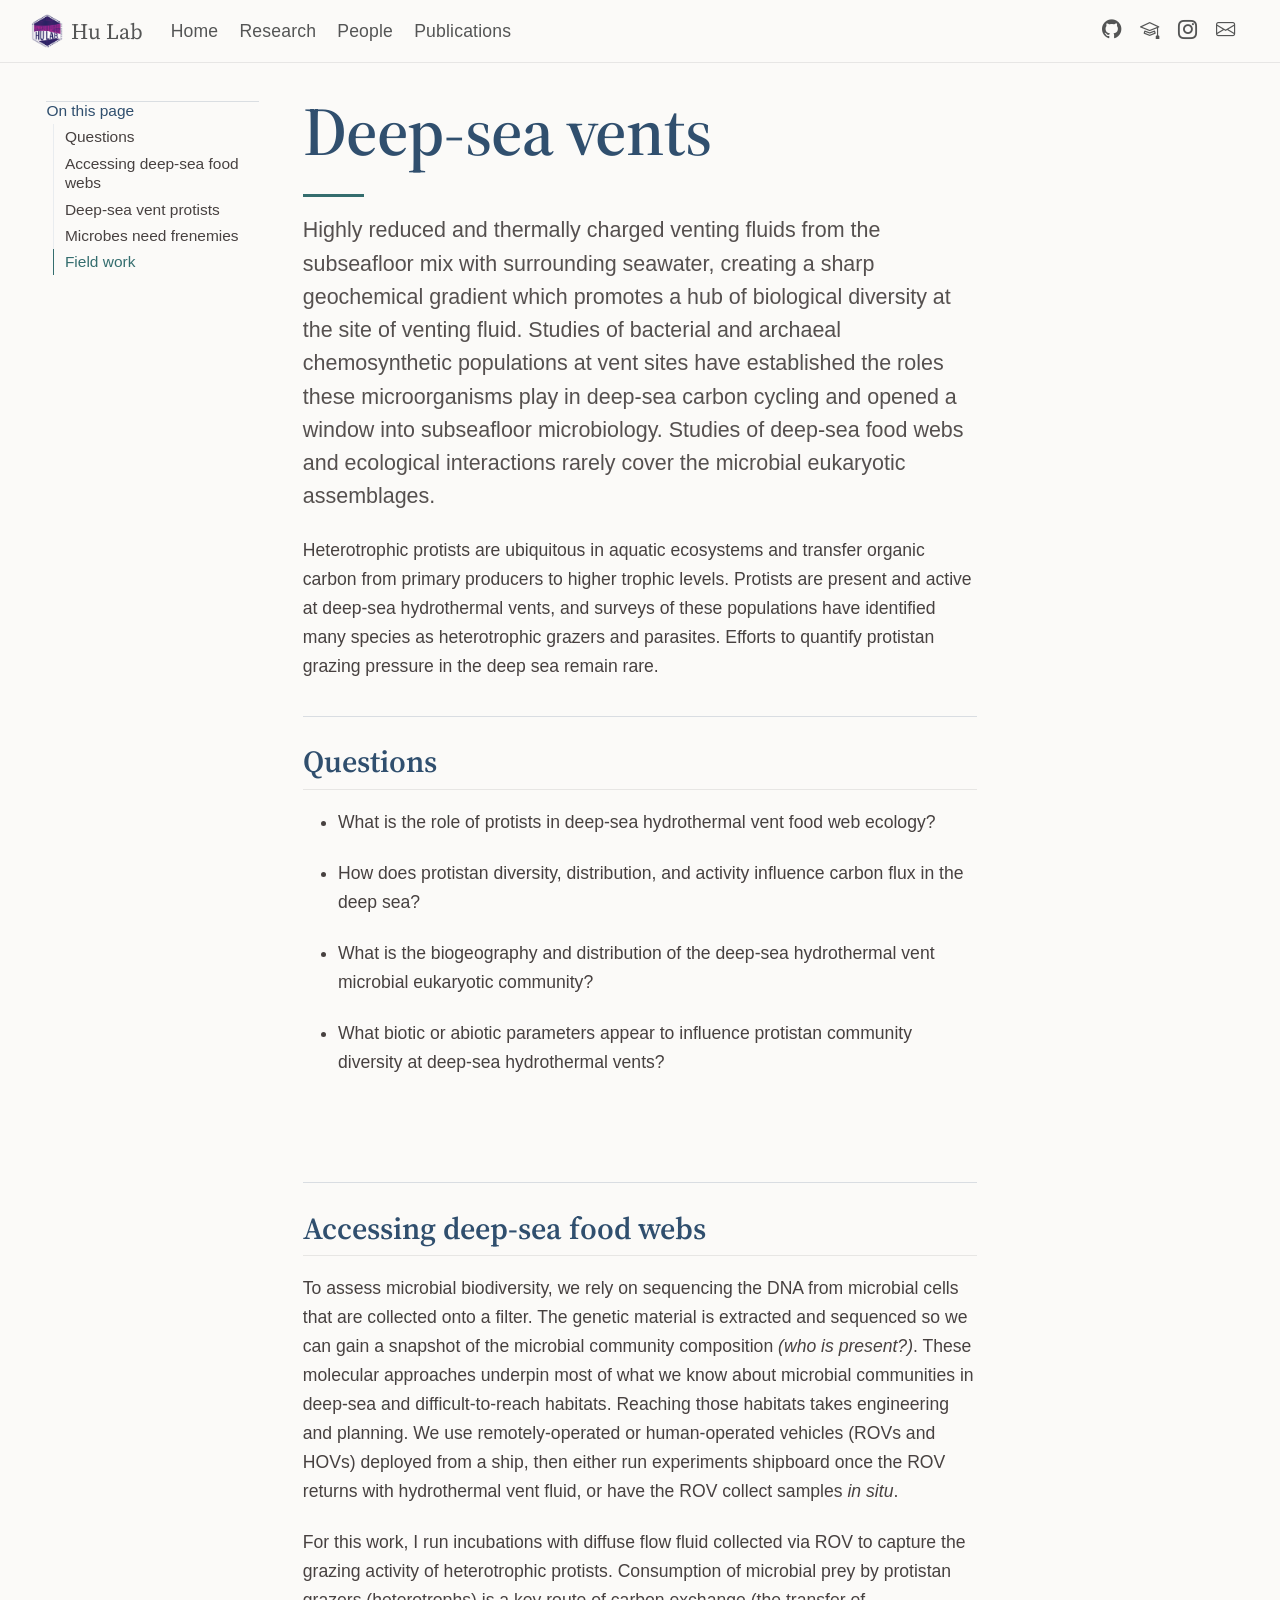
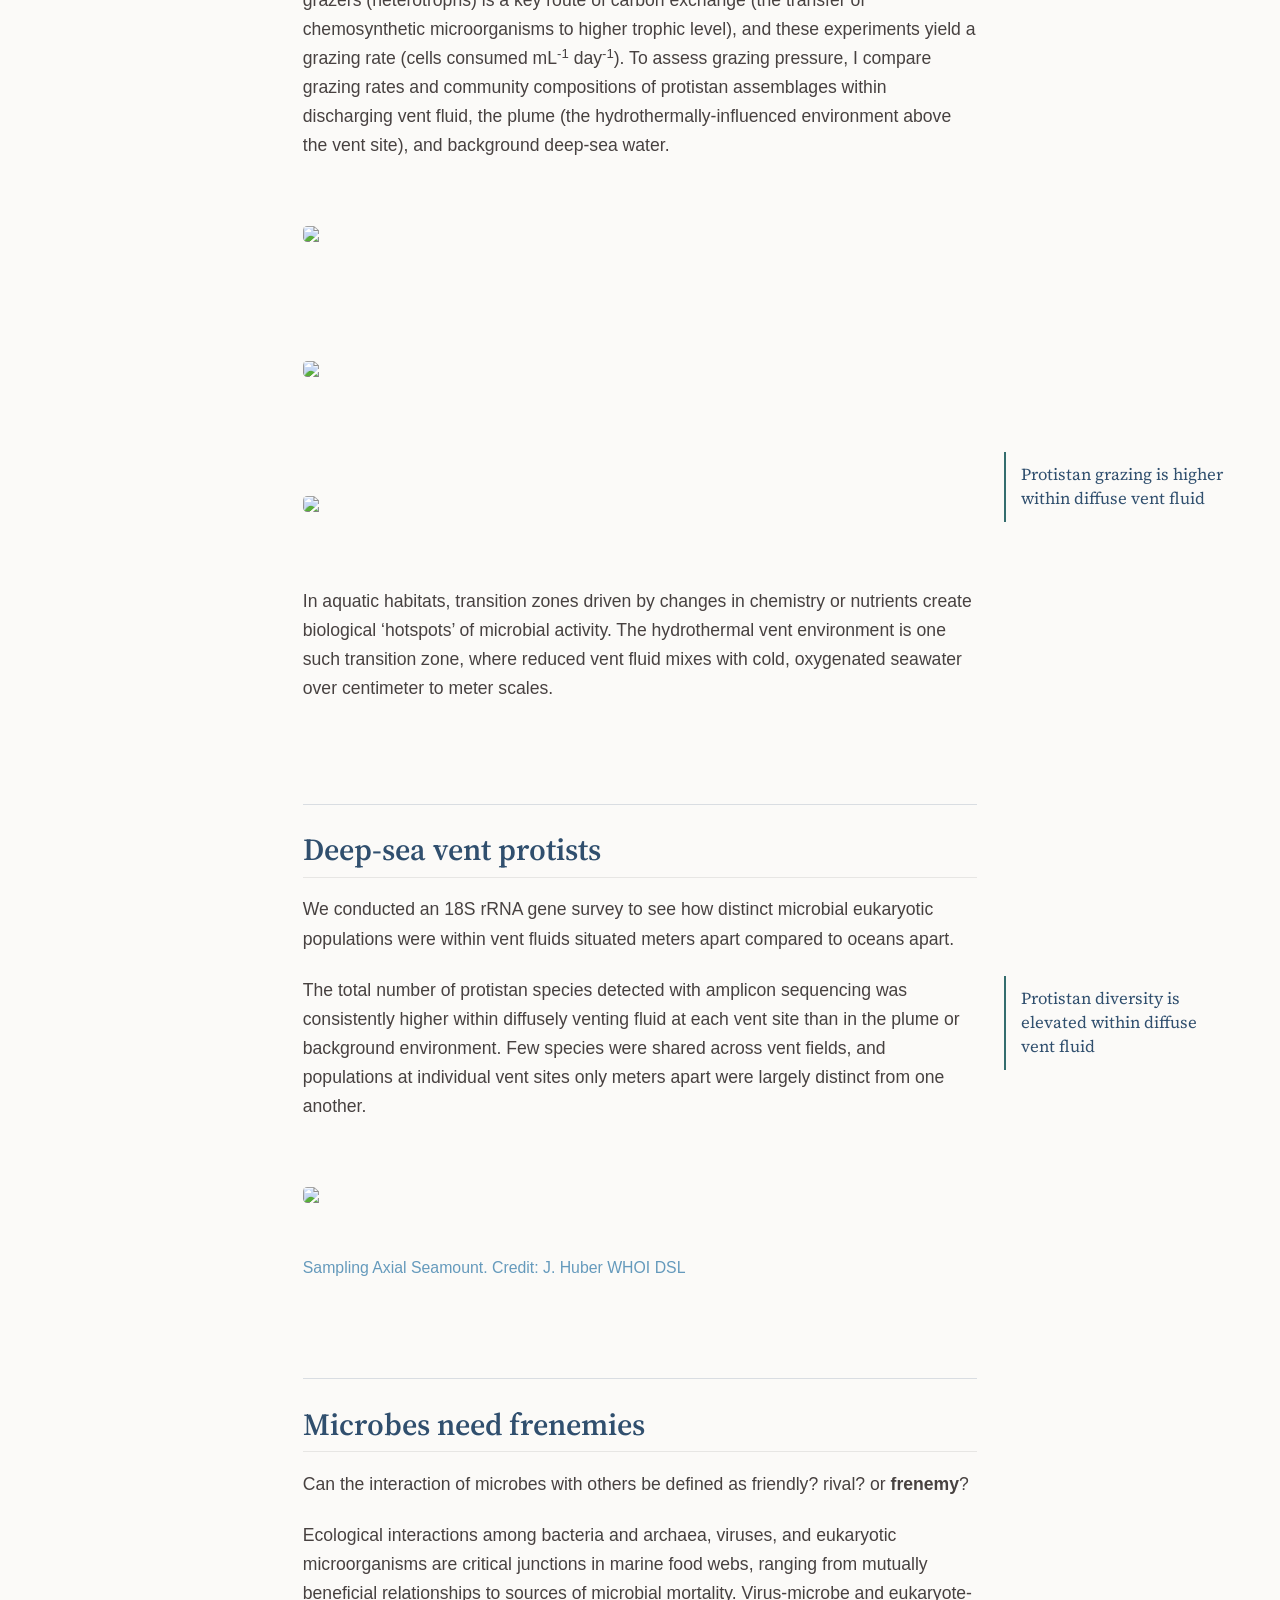
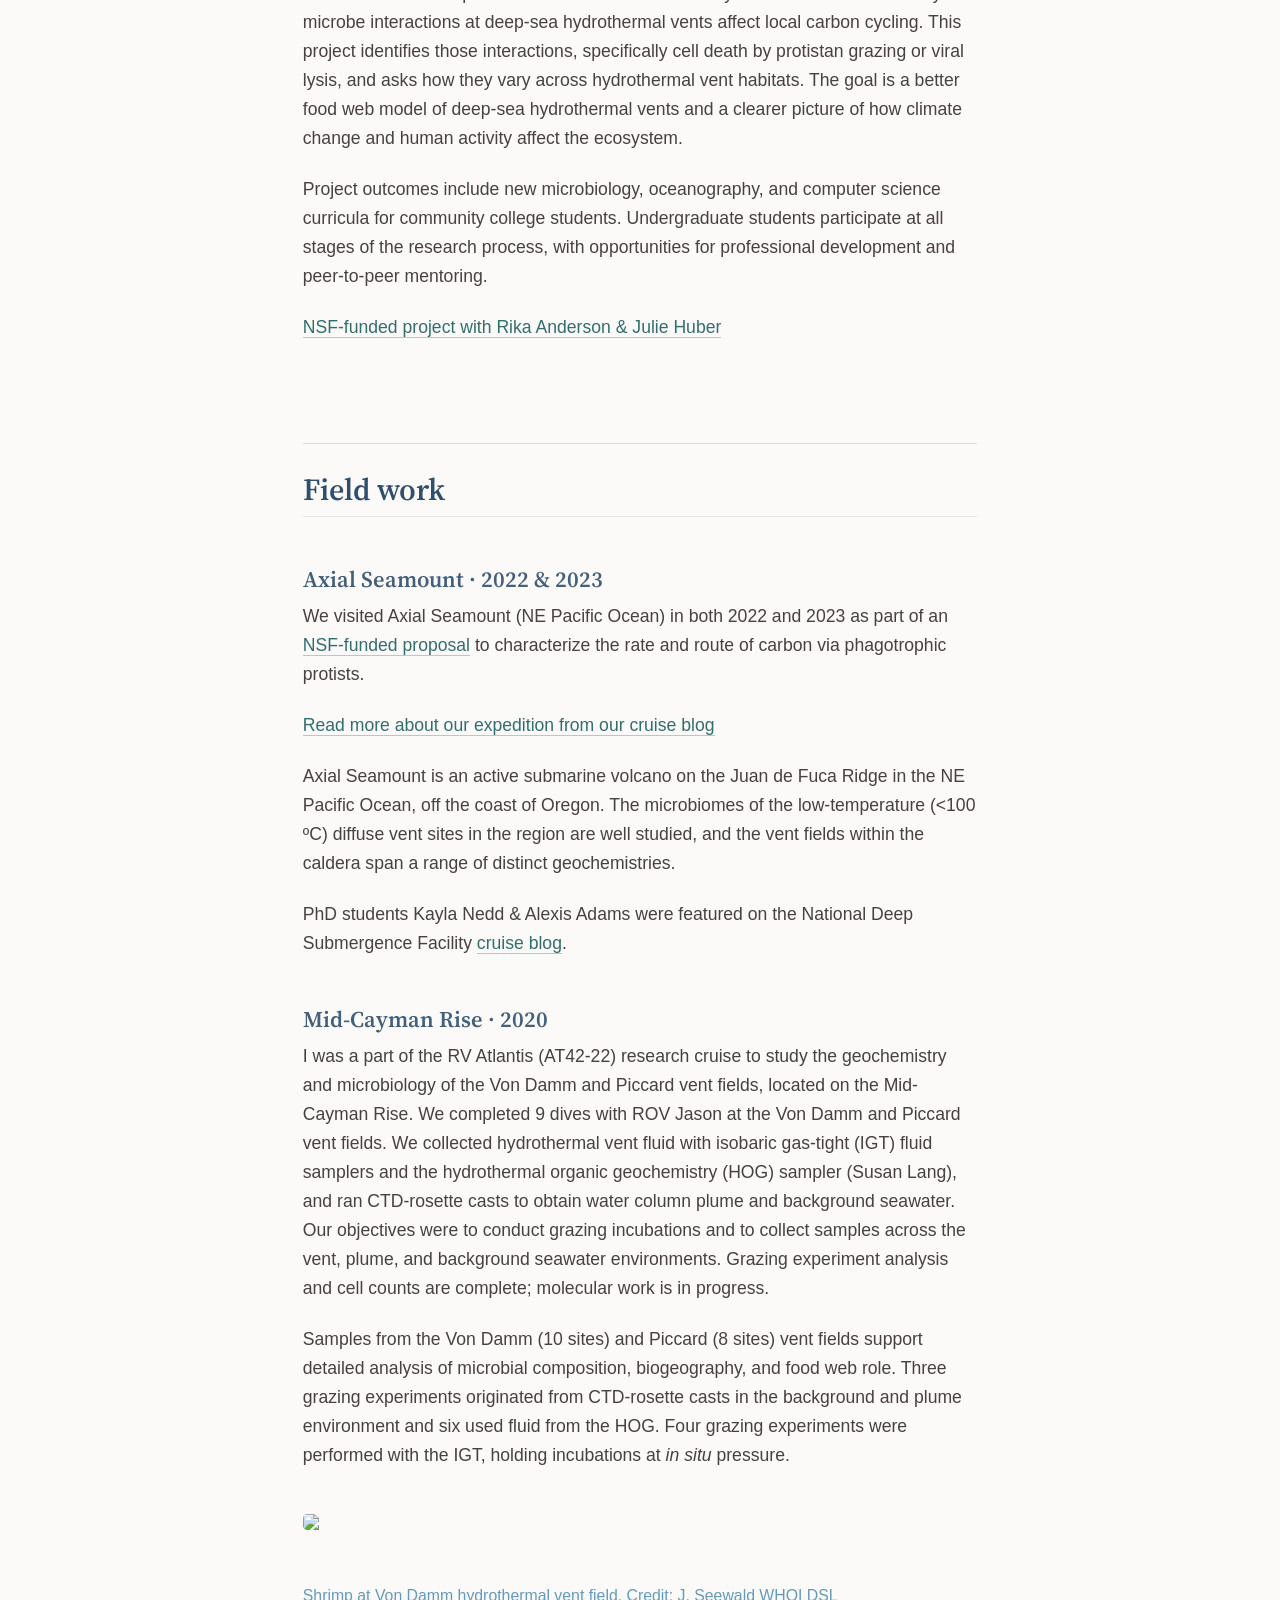
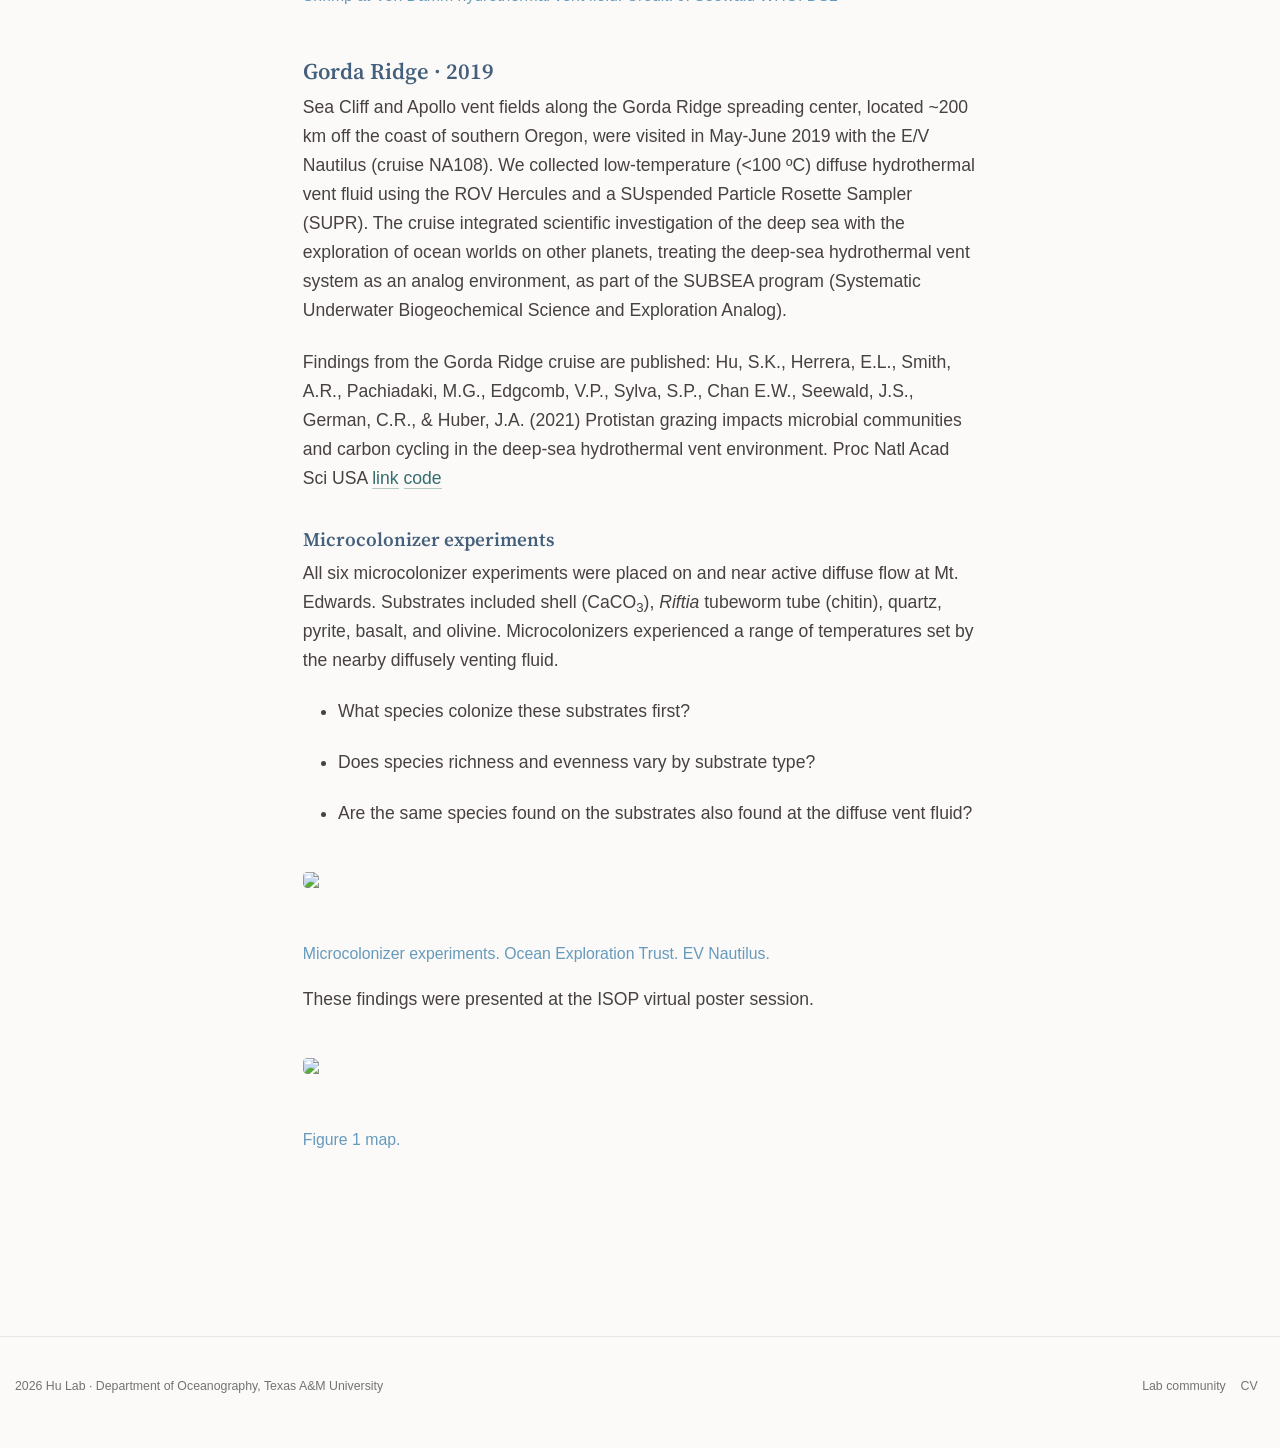
==== docs/deepsea-vents.html @ 4e26cc9e "redesign implemented" ====
<!DOCTYPE html>
<html xmlns="http://www.w3.org/1999/xhtml" lang="en" xml:lang="en"><head>

<meta charset="utf-8">
<meta name="generator" content="quarto-1.8.26">

<meta name="viewport" content="width=device-width, initial-scale=1.0, user-scalable=yes">


<title>Deep-sea vents – Hu Lab</title>
<style>
code{white-space: pre-wrap;}
span.smallcaps{font-variant: small-caps;}
div.columns{display: flex; gap: min(4vw, 1.5em);}
div.column{flex: auto; overflow-x: auto;}
div.hanging-indent{margin-left: 1.5em; text-indent: -1.5em;}
ul.task-list{list-style: none;}
ul.task-list li input[type="checkbox"] {
  width: 0.8em;
  margin: 0 0.8em 0.2em -1em; /* quarto-specific, see https://github.com/quarto-dev/quarto-cli/issues/4556 */ 
  vertical-align: middle;
}
</style>


<script src="site_libs/quarto-nav/quarto-nav.js"></script>
<script src="site_libs/clipboard/clipboard.min.js"></script>
<script src="site_libs/quarto-search/autocomplete.umd.js"></script>
<script src="site_libs/quarto-search/fuse.min.js"></script>
<script src="site_libs/quarto-search/quarto-search.js"></script>
<meta name="quarto:offset" content="./">
<link href="./images/logos/hu-lab-logo.png" rel="icon" type="image/png">
<script src="site_libs/quarto-html/quarto.js" type="module"></script>
<script src="site_libs/quarto-html/tabsets/tabsets.js" type="module"></script>
<script src="site_libs/quarto-html/axe/axe-check.js" type="module"></script>
<script src="site_libs/quarto-html/popper.min.js"></script>
<script src="site_libs/quarto-html/tippy.umd.min.js"></script>
<script src="site_libs/quarto-html/anchor.min.js"></script>
<link href="site_libs/quarto-html/tippy.css" rel="stylesheet">
<link href="site_libs/quarto-html/quarto-syntax-highlighting-2472106bbce68d82fbf3aa10fe7bffef.css" rel="stylesheet" class="quarto-color-scheme" id="quarto-text-highlighting-styles">
<link href="site_libs/quarto-html/quarto-syntax-highlighting-dark-381e10936b0e88757698ee15f2166234.css" rel="stylesheet" class="quarto-color-scheme quarto-color-alternate" id="quarto-text-highlighting-styles">
<link href="site_libs/quarto-html/quarto-syntax-highlighting-2472106bbce68d82fbf3aa10fe7bffef.css" rel="stylesheet" class="quarto-color-scheme-extra" id="quarto-text-highlighting-styles">
<script src="site_libs/bootstrap/bootstrap.min.js"></script>
<link href="site_libs/bootstrap/bootstrap-icons.css" rel="stylesheet">
<link href="site_libs/bootstrap/bootstrap-805d200f521e5371c1c9c5e7819932b5.min.css" rel="stylesheet" append-hash="true" class="quarto-color-scheme" id="quarto-bootstrap" data-mode="light">
<link href="site_libs/bootstrap/bootstrap-dark-a4cb81c7a0dc760d511b2d08a62a94d5.min.css" rel="stylesheet" append-hash="true" class="quarto-color-scheme quarto-color-alternate" id="quarto-bootstrap" data-mode="light">
<link href="site_libs/bootstrap/bootstrap-805d200f521e5371c1c9c5e7819932b5.min.css" rel="stylesheet" append-hash="true" class="quarto-color-scheme-extra" id="quarto-bootstrap" data-mode="light">
<script id="quarto-search-options" type="application/json">{
  "location": "navbar",
  "copy-button": false,
  "collapse-after": 3,
  "panel-placement": "end",
  "type": "overlay",
  "limit": 50,
  "keyboard-shortcut": [
    "f",
    "/",
    "s"
  ],
  "show-item-context": false,
  "language": {
    "search-no-results-text": "No results",
    "search-matching-documents-text": "matching documents",
    "search-copy-link-title": "Copy link to search",
    "search-hide-matches-text": "Hide additional matches",
    "search-more-match-text": "more match in this document",
    "search-more-matches-text": "more matches in this document",
    "search-clear-button-title": "Clear",
    "search-text-placeholder": "",
    "search-detached-cancel-button-title": "Cancel",
    "search-submit-button-title": "Submit",
    "search-label": "Search"
  }
}</script>


</head>

<body class="floating nav-fixed slimcontent quarto-light">

<div id="quarto-search-results"></div>
  <header id="quarto-header" class="headroom fixed-top">
    <nav class="navbar navbar-expand-lg " data-bs-theme="dark">
      <div class="navbar-container container-fluid">
      <div class="navbar-brand-container mx-auto">
    <a href="./index.html" class="navbar-brand navbar-brand-logo">
    <img src="./images/logos/hu-lab-logo.png" alt="Hu Lab logo" class="navbar-logo light-content">
    <img src="./images/logos/hu-lab-logo.png" alt="Hu Lab logo" class="navbar-logo dark-content">
    </a>
    <a class="navbar-brand" href="./index.html">
    <span class="navbar-title">Hu Lab</span>
    </a>
  </div>
            <div id="quarto-search" class="" title="Search"></div>
          <button class="navbar-toggler" type="button" data-bs-toggle="collapse" data-bs-target="#navbarCollapse" aria-controls="navbarCollapse" role="menu" aria-expanded="false" aria-label="Toggle navigation" onclick="if (window.quartoToggleHeadroom) { window.quartoToggleHeadroom(); }">
  <span class="navbar-toggler-icon"></span>
</button>
          <div class="collapse navbar-collapse" id="navbarCollapse">
            <ul class="navbar-nav navbar-nav-scroll me-auto">
  <li class="nav-item">
    <a class="nav-link" href="./index.html"> 
<span class="menu-text">Home</span></a>
  </li>  
  <li class="nav-item">
    <a class="nav-link" href="./research.html"> 
<span class="menu-text">Research</span></a>
  </li>  
  <li class="nav-item">
    <a class="nav-link" href="./team.html"> 
<span class="menu-text">People</span></a>
  </li>  
  <li class="nav-item">
    <a class="nav-link" href="./publications.html"> 
<span class="menu-text">Publications</span></a>
  </li>  
</ul>
            <ul class="navbar-nav navbar-nav-scroll ms-auto">
  <li class="nav-item compact">
    <a class="nav-link" href="https://github.com/shu251"> <i class="bi bi-github" role="img" aria-label="GitHub">
</i> 
<span class="menu-text"></span></a>
  </li>  
  <li class="nav-item compact">
    <a class="nav-link" href="https://scholar.google.com/citations?user=9CI91CMAAAAJ&amp;hl=en"> <i class="bi bi-mortarboard" role="img" aria-label="Google Scholar">
</i> 
<span class="menu-text"></span></a>
  </li>  
  <li class="nav-item compact">
    <a class="nav-link" href="https://www.instagram.com/microhukaryote/"> <i class="bi bi-instagram" role="img" aria-label="Instagram">
</i> 
<span class="menu-text"></span></a>
  </li>  
  <li class="nav-item compact">
    <a class="nav-link" href="mailto:skhu@tamu.edu"> <i class="bi bi-envelope" role="img" aria-label="Email">
</i> 
<span class="menu-text"></span></a>
  </li>  
</ul>
          </div> <!-- /navcollapse -->
            <div class="quarto-navbar-tools">
</div>
      </div> <!-- /container-fluid -->
    </nav>
</header>
<!-- content -->
<div id="quarto-content" class="quarto-container page-columns page-rows-contents page-layout-article page-navbar">
<!-- sidebar -->
  <nav id="quarto-sidebar" class="sidebar collapse collapse-horizontal quarto-sidebar-collapse-item sidebar-navigation floating overflow-auto">
    <nav id="TOC" role="doc-toc" class="toc-active">
    <h2 id="toc-title">On this page</h2>
   
  <ul class="collapse">
  <li><a href="#questions" id="toc-questions" class="nav-link active" data-scroll-target="#questions">Questions</a></li>
  <li><a href="#accessing-deep-sea-food-webs" id="toc-accessing-deep-sea-food-webs" class="nav-link" data-scroll-target="#accessing-deep-sea-food-webs">Accessing deep-sea food webs</a></li>
  <li><a href="#deep-sea-vent-protists" id="toc-deep-sea-vent-protists" class="nav-link" data-scroll-target="#deep-sea-vent-protists">Deep-sea vent protists</a></li>
  <li><a href="#microbes-need-frenemies" id="toc-microbes-need-frenemies" class="nav-link" data-scroll-target="#microbes-need-frenemies">Microbes need frenemies</a></li>
  <li><a href="#field-work" id="toc-field-work" class="nav-link" data-scroll-target="#field-work">Field work</a></li>
  </ul>
</nav>
</nav>
<div id="quarto-sidebar-glass" class="quarto-sidebar-collapse-item" data-bs-toggle="collapse" data-bs-target=".quarto-sidebar-collapse-item"></div>
<!-- margin-sidebar -->
    <div id="quarto-margin-sidebar" class="sidebar margin-sidebar zindex-bottom">
    </div>
<!-- main -->
<main class="content page-columns page-full" id="quarto-document-content">

<header id="title-block-header" class="quarto-title-block default">
<div class="quarto-title">
<h1 class="title">Deep-sea vents</h1>
</div>



<div class="quarto-title-meta">

    
  
    
  </div>
  


</header>


<p>Highly reduced and thermally charged venting fluids from the subseafloor mix with surrounding seawater, creating a sharp geochemical gradient which promotes a hub of biological diversity at the site of venting fluid. Studies of bacterial and archaeal chemosynthetic populations at vent sites have established the roles these microorganisms play in deep-sea carbon cycling and opened a window into subseafloor microbiology. Studies of deep-sea food webs and ecological interactions rarely cover the microbial eukaryotic assemblages.</p>
<p>Heterotrophic protists are ubiquitous in aquatic ecosystems and transfer organic carbon from primary producers to higher trophic levels. Protists are present and active at deep-sea hydrothermal vents, and surveys of these populations have identified many species as heterotrophic grazers and parasites. Efforts to quantify protistan grazing pressure in the deep sea remain rare.</p>
<section id="questions" class="level2">
<h2 class="anchored" data-anchor-id="questions">Questions</h2>
<ul>
<li><p>What is the role of protists in deep-sea hydrothermal vent food web ecology?</p></li>
<li><p>How does protistan diversity, distribution, and activity influence carbon flux in the deep sea?</p></li>
<li><p>What is the biogeography and distribution of the deep-sea hydrothermal vent microbial eukaryotic community?</p></li>
<li><p>What biotic or abiotic parameters appear to influence protistan community diversity at deep-sea hydrothermal vents?</p></li>
</ul>
</section>
<section id="accessing-deep-sea-food-webs" class="level2 page-columns page-full">
<h2 class="anchored" data-anchor-id="accessing-deep-sea-food-webs">Accessing deep-sea food webs</h2>
<p>To assess microbial biodiversity, we rely on sequencing the DNA from microbial cells that are collected onto a filter. The genetic material is extracted and sequenced so we can gain a snapshot of the microbial community composition <em>(who is present?)</em>. These molecular approaches underpin most of what we know about microbial communities in deep-sea and difficult-to-reach habitats. Reaching those habitats takes engineering and planning. We use remotely-operated or human-operated vehicles (ROVs and HOVs) deployed from a ship, then either run experiments shipboard once the ROV returns with hydrothermal vent fluid, or have the ROV collect samples <em>in situ</em>.</p>
<p>For this work, I run incubations with diffuse flow fluid collected via ROV to capture the grazing activity of heterotrophic protists. Consumption of microbial prey by protistan grazers (heterotrophs) is a key route of carbon exchange (the transfer of chemosynthetic microorganisms to higher trophic level), and these experiments yield a grazing rate (cells consumed mL<sup>-1</sup> day<sup>-1</sup>). To assess grazing pressure, I compare grazing rates and community compositions of protistan assemblages within discharging vent fluid, the plume (the hydrothermally-influenced environment above the vent site), and background deep-sea water.</p>
<p><img src="./Users/skhu/Desktop/Projects/sarah-hu/images/IMG_3581.jpg" class="figure-wide img-fluid"></p>
<p><img src="./Users/skhu/Desktop/Projects/sarah-hu/images/IMG_4779.jpg" class="figure-wide img-fluid"></p>
<p><img src="./Users/skhu/Desktop/Projects/sarah-hu/images/20200120_141850.jpg" class="figure-wide img-fluid"></p>

<div class="no-row-height column-margin column-container"><div class="">
<blockquote class="blockquote">
<p>Protistan grazing is higher within diffuse vent fluid</p>
</blockquote>
</div></div><p>In aquatic habitats, transition zones driven by changes in chemistry or nutrients create biological ‘hotspots’ of microbial activity. The hydrothermal vent environment is one such transition zone, where reduced vent fluid mixes with cold, oxygenated seawater over centimeter to meter scales.</p>
</section>
<section id="deep-sea-vent-protists" class="level2 page-columns page-full">
<h2 class="anchored" data-anchor-id="deep-sea-vent-protists">Deep-sea vent protists</h2>
<p>We conducted an 18S rRNA gene survey to see how distinct microbial eukaryotic populations were within vent fluids situated meters apart compared to oceans apart.</p>
<p>The total number of protistan species detected with amplicon sequencing was consistently higher within diffusely venting fluid at each vent site than in the plume or background environment. Few species were shared across vent fields, and populations at individual vent sites only meters apart were largely distinct from one another.</p>

<div class="no-row-height column-margin column-container"><div class="">
<blockquote class="blockquote">
<p>Protistan diversity is elevated within diffuse vent fluid</p>
</blockquote>
</div></div><div class="quarto-figure quarto-figure-center">
<figure class="figure">
<p><img src="./Users/skhu/Desktop/Projects/sarah-hu/images/sulis_20230722202257.jpg" class="figure-wide img-fluid figure-img"></p>
<figcaption>Sampling Axial Seamount. Credit: J. Huber WHOI DSL</figcaption>
</figure>
</div>
</section>
<section id="microbes-need-frenemies" class="level2">
<h2 class="anchored" data-anchor-id="microbes-need-frenemies">Microbes need frenemies</h2>
<p>Can the interaction of microbes with others be defined as friendly? rival? or <strong>frenemy</strong>?</p>
<p>Ecological interactions among bacteria and archaea, viruses, and eukaryotic microorganisms are critical junctions in marine food webs, ranging from mutually beneficial relationships to sources of microbial mortality. Virus-microbe and eukaryote-microbe interactions at deep-sea hydrothermal vents affect local carbon cycling. This project identifies those interactions, specifically cell death by protistan grazing or viral lysis, and asks how they vary across hydrothermal vent habitats. The goal is a better food web model of deep-sea hydrothermal vents and a clearer picture of how climate change and human activity affect the ecosystem.</p>
<p>Project outcomes include new microbiology, oceanography, and computer science curricula for community college students. Undergraduate students participate at all stages of the research process, with opportunities for professional development and peer-to-peer mentoring.</p>
<p><a href="https://www.bco-dmo.org/project/875053">NSF-funded project with Rika Anderson &amp; Julie Huber</a></p>
</section>
<section id="field-work" class="level2">
<h2 class="anchored" data-anchor-id="field-work">Field work</h2>
<section id="axial-seamount-2022-2023" class="level3">
<h3 class="anchored" data-anchor-id="axial-seamount-2022-2023">Axial Seamount · 2022 &amp; 2023</h3>
<p>We visited Axial Seamount (NE Pacific Ocean) in both 2022 and 2023 as part of an <a href="https://nsf.gov/awardsearch/showAward?AWD_ID=1947776&amp;HistoricalAwards=false">NSF-funded proposal</a> to characterize the rate and route of carbon via phagotrophic protists.</p>
<p><a href="https://ndsf.whoi.edu/mission-accomplished/">Read more about our expedition from our cruise blog</a></p>
<p>Axial Seamount is an active submarine volcano on the Juan de Fuca Ridge in the NE Pacific Ocean, off the coast of Oregon. The microbiomes of the low-temperature (&lt;100 ºC) diffuse vent sites in the region are well studied, and the vent fields within the caldera span a range of distinct geochemistries.</p>
<p>PhD students Kayla Nedd &amp; Alexis Adams were featured on the National Deep Submergence Facility <a href="https://ndsf.whoi.edu/the-possibilities-are-endless/">cruise blog</a>.</p>
</section>
<section id="mid-cayman-rise-2020" class="level3">
<h3 class="anchored" data-anchor-id="mid-cayman-rise-2020">Mid-Cayman Rise · 2020</h3>
<p>I was a part of the RV Atlantis (AT42-22) research cruise to study the geochemistry and microbiology of the Von Damm and Piccard vent fields, located on the Mid-Cayman Rise. We completed 9 dives with ROV Jason at the Von Damm and Piccard vent fields. We collected hydrothermal vent fluid with isobaric gas-tight (IGT) fluid samplers and the hydrothermal organic geochemistry (HOG) sampler (Susan Lang), and ran CTD-rosette casts to obtain water column plume and background seawater. Our objectives were to conduct grazing incubations and to collect samples across the vent, plume, and background seawater environments. Grazing experiment analysis and cell counts are complete; molecular work is in progress.</p>
<p>Samples from the Von Damm (10 sites) and Piccard (8 sites) vent fields support detailed analysis of microbial composition, biogeography, and food web role. Three grazing experiments originated from CTD-rosette casts in the background and plume environment and six used fluid from the HOG. Four grazing experiments were performed with the IGT, holding incubations at <em>in situ</em> pressure.</p>
<div class="quarto-figure quarto-figure-center">
<figure class="figure">
<p><img src="./Users/skhu/Desktop/Projects/sarah-hu/images/vondamm-j21235.png" class="figure-wide img-fluid figure-img"></p>
<figcaption>Shrimp at Von Damm hydrothermal vent field. Credit: J. Seewald WHOI DSL</figcaption>
</figure>
</div>
</section>
<section id="gorda-ridge-2019" class="level3">
<h3 class="anchored" data-anchor-id="gorda-ridge-2019">Gorda Ridge · 2019</h3>
<p>Sea Cliff and Apollo vent fields along the Gorda Ridge spreading center, located ~200 km off the coast of southern Oregon, were visited in May-June 2019 with the E/V Nautilus (cruise NA108). We collected low-temperature (&lt;100 ºC) diffuse hydrothermal vent fluid using the ROV Hercules and a SUspended Particle Rosette Sampler (SUPR). The cruise integrated scientific investigation of the deep sea with the exploration of ocean worlds on other planets, treating the deep-sea hydrothermal vent system as an analog environment, as part of the SUBSEA program (Systematic Underwater Biogeochemical Science and Exploration Analog).</p>
<p>Findings from the Gorda Ridge cruise are published: Hu, S.K., Herrera, E.L., Smith, A.R., Pachiadaki, M.G., Edgcomb, V.P., Sylva, S.P., Chan E.W., Seewald, J.S., German, C.R., &amp; Huber, J.A. (2021) Protistan grazing impacts microbial communities and carbon cycling in the deep-sea hydrothermal vent environment. Proc Natl Acad Sci USA <a href="https://www.pnas.org/content/118/29/e2102674118">link</a> <a href="https://shu251.github.io/protist-gordaridge-2021/">code</a></p>
<section id="microcolonizer-experiments" class="level4">
<h4 class="anchored" data-anchor-id="microcolonizer-experiments">Microcolonizer experiments</h4>
<p>All six microcolonizer experiments were placed on and near active diffuse flow at Mt. Edwards. Substrates included shell (CaCO<sub>3</sub>), <em>Riftia</em> tubeworm tube (chitin), quartz, pyrite, basalt, and olivine. Microcolonizers experienced a range of temperatures set by the nearby diffusely venting fluid.</p>
<ul>
<li><p>What species colonize these substrates first?</p></li>
<li><p>Does species richness and evenness vary by substrate type?</p></li>
<li><p>Are the same species found on the substrates also found at the diffuse vent fluid?</p></li>
</ul>
<div class="quarto-figure quarto-figure-center">
<figure class="figure">
<p><img src="./Users/skhu/Desktop/Projects/sarah-hu/images/hu-lab-field/mtedwards-cones.png" class="figure-wide img-fluid figure-img"></p>
<figcaption>Microcolonizer experiments. Ocean Exploration Trust. EV Nautilus.</figcaption>
</figure>
</div>
<p>These findings were presented at the ISOP virtual poster session.</p>
<div class="quarto-figure quarto-figure-center">
<figure class="figure">
<p><img src="./Users/skhu/Desktop/Projects/sarah-hu/images/fig1_Map_Revised.png" class="figure-wide img-fluid figure-img"></p>
<figcaption>Figure 1 map.</figcaption>
</figure>
</div>


</section>
</section>
</section>

</main> <!-- /main -->
<script id="quarto-html-after-body" type="application/javascript">
  window.document.addEventListener("DOMContentLoaded", function (event) {
    const icon = "";
    const anchorJS = new window.AnchorJS();
    anchorJS.options = {
      placement: 'right',
      icon: icon
    };
    anchorJS.add('.anchored');
    const isCodeAnnotation = (el) => {
      for (const clz of el.classList) {
        if (clz.startsWith('code-annotation-')) {                     
          return true;
        }
      }
      return false;
    }
    const onCopySuccess = function(e) {
      // button target
      const button = e.trigger;
      // don't keep focus
      button.blur();
      // flash "checked"
      button.classList.add('code-copy-button-checked');
      var currentTitle = button.getAttribute("title");
      button.setAttribute("title", "Copied!");
      let tooltip;
      if (window.bootstrap) {
        button.setAttribute("data-bs-toggle", "tooltip");
        button.setAttribute("data-bs-placement", "left");
        button.setAttribute("data-bs-title", "Copied!");
        tooltip = new bootstrap.Tooltip(button, 
          { trigger: "manual", 
            customClass: "code-copy-button-tooltip",
            offset: [0, -8]});
        tooltip.show();    
      }
      setTimeout(function() {
        if (tooltip) {
          tooltip.hide();
          button.removeAttribute("data-bs-title");
          button.removeAttribute("data-bs-toggle");
          button.removeAttribute("data-bs-placement");
        }
        button.setAttribute("title", currentTitle);
        button.classList.remove('code-copy-button-checked');
      }, 1000);
      // clear code selection
      e.clearSelection();
    }
    const getTextToCopy = function(trigger) {
      const outerScaffold = trigger.parentElement.cloneNode(true);
      const codeEl = outerScaffold.querySelector('code');
      for (const childEl of codeEl.children) {
        if (isCodeAnnotation(childEl)) {
          childEl.remove();
        }
      }
      return codeEl.innerText;
    }
    const clipboard = new window.ClipboardJS('.code-copy-button:not([data-in-quarto-modal])', {
      text: getTextToCopy
    });
    clipboard.on('success', onCopySuccess);
    if (window.document.getElementById('quarto-embedded-source-code-modal')) {
      const clipboardModal = new window.ClipboardJS('.code-copy-button[data-in-quarto-modal]', {
        text: getTextToCopy,
        container: window.document.getElementById('quarto-embedded-source-code-modal')
      });
      clipboardModal.on('success', onCopySuccess);
    }
      var localhostRegex = new RegExp(/^(?:http|https):\/\/localhost\:?[0-9]*\//);
      var mailtoRegex = new RegExp(/^mailto:/);
        var filterRegex = new RegExp("https:\/\/shu251\.github\.io\/sarah-hu\/");
      var isInternal = (href) => {
          return filterRegex.test(href) || localhostRegex.test(href) || mailtoRegex.test(href);
      }
      // Inspect non-navigation links and adorn them if external
     var links = window.document.querySelectorAll('a[href]:not(.nav-link):not(.navbar-brand):not(.toc-action):not(.sidebar-link):not(.sidebar-item-toggle):not(.pagination-link):not(.no-external):not([aria-hidden]):not(.dropdown-item):not(.quarto-navigation-tool):not(.about-link)');
      for (var i=0; i<links.length; i++) {
        const link = links[i];
        if (!isInternal(link.href)) {
          // undo the damage that might have been done by quarto-nav.js in the case of
          // links that we want to consider external
          if (link.dataset.originalHref !== undefined) {
            link.href = link.dataset.originalHref;
          }
        }
      }
    function tippyHover(el, contentFn, onTriggerFn, onUntriggerFn) {
      const config = {
        allowHTML: true,
        maxWidth: 500,
        delay: 100,
        arrow: false,
        appendTo: function(el) {
            return el.parentElement;
        },
        interactive: true,
        interactiveBorder: 10,
        theme: 'quarto',
        placement: 'bottom-start',
      };
      if (contentFn) {
        config.content = contentFn;
      }
      if (onTriggerFn) {
        config.onTrigger = onTriggerFn;
      }
      if (onUntriggerFn) {
        config.onUntrigger = onUntriggerFn;
      }
      window.tippy(el, config); 
    }
    const noterefs = window.document.querySelectorAll('a[role="doc-noteref"]');
    for (var i=0; i<noterefs.length; i++) {
      const ref = noterefs[i];
      tippyHover(ref, function() {
        // use id or data attribute instead here
        let href = ref.getAttribute('data-footnote-href') || ref.getAttribute('href');
        try { href = new URL(href).hash; } catch {}
        const id = href.replace(/^#\/?/, "");
        const note = window.document.getElementById(id);
        if (note) {
          return note.innerHTML;
        } else {
          return "";
        }
      });
    }
    const xrefs = window.document.querySelectorAll('a.quarto-xref');
    const processXRef = (id, note) => {
      // Strip column container classes
      const stripColumnClz = (el) => {
        el.classList.remove("page-full", "page-columns");
        if (el.children) {
          for (const child of el.children) {
            stripColumnClz(child);
          }
        }
      }
      stripColumnClz(note)
      if (id === null || id.startsWith('sec-')) {
        // Special case sections, only their first couple elements
        const container = document.createElement("div");
        if (note.children && note.children.length > 2) {
          container.appendChild(note.children[0].cloneNode(true));
          for (let i = 1; i < note.children.length; i++) {
            const child = note.children[i];
            if (child.tagName === "P" && child.innerText === "") {
              continue;
            } else {
              container.appendChild(child.cloneNode(true));
              break;
            }
          }
          if (window.Quarto?.typesetMath) {
            window.Quarto.typesetMath(container);
          }
          return container.innerHTML
        } else {
          if (window.Quarto?.typesetMath) {
            window.Quarto.typesetMath(note);
          }
          return note.innerHTML;
        }
      } else {
        // Remove any anchor links if they are present
        const anchorLink = note.querySelector('a.anchorjs-link');
        if (anchorLink) {
          anchorLink.remove();
        }
        if (window.Quarto?.typesetMath) {
          window.Quarto.typesetMath(note);
        }
        if (note.classList.contains("callout")) {
          return note.outerHTML;
        } else {
          return note.innerHTML;
        }
      }
    }
    for (var i=0; i<xrefs.length; i++) {
      const xref = xrefs[i];
      tippyHover(xref, undefined, function(instance) {
        instance.disable();
        let url = xref.getAttribute('href');
        let hash = undefined; 
        if (url.startsWith('#')) {
          hash = url;
        } else {
          try { hash = new URL(url).hash; } catch {}
        }
        if (hash) {
          const id = hash.replace(/^#\/?/, "");
          const note = window.document.getElementById(id);
          if (note !== null) {
            try {
              const html = processXRef(id, note.cloneNode(true));
              instance.setContent(html);
            } finally {
              instance.enable();
              instance.show();
            }
          } else {
            // See if we can fetch this
            fetch(url.split('#')[0])
            .then(res => res.text())
            .then(html => {
              const parser = new DOMParser();
              const htmlDoc = parser.parseFromString(html, "text/html");
              const note = htmlDoc.getElementById(id);
              if (note !== null) {
                const html = processXRef(id, note);
                instance.setContent(html);
              } 
            }).finally(() => {
              instance.enable();
              instance.show();
            });
          }
        } else {
          // See if we can fetch a full url (with no hash to target)
          // This is a special case and we should probably do some content thinning / targeting
          fetch(url)
          .then(res => res.text())
          .then(html => {
            const parser = new DOMParser();
            const htmlDoc = parser.parseFromString(html, "text/html");
            const note = htmlDoc.querySelector('main.content');
            if (note !== null) {
              // This should only happen for chapter cross references
              // (since there is no id in the URL)
              // remove the first header
              if (note.children.length > 0 && note.children[0].tagName === "HEADER") {
                note.children[0].remove();
              }
              const html = processXRef(null, note);
              instance.setContent(html);
            } 
          }).finally(() => {
            instance.enable();
            instance.show();
          });
        }
      }, function(instance) {
      });
    }
        let selectedAnnoteEl;
        const selectorForAnnotation = ( cell, annotation) => {
          let cellAttr = 'data-code-cell="' + cell + '"';
          let lineAttr = 'data-code-annotation="' +  annotation + '"';
          const selector = 'span[' + cellAttr + '][' + lineAttr + ']';
          return selector;
        }
        const selectCodeLines = (annoteEl) => {
          const doc = window.document;
          const targetCell = annoteEl.getAttribute("data-target-cell");
          const targetAnnotation = annoteEl.getAttribute("data-target-annotation");
          const annoteSpan = window.document.querySelector(selectorForAnnotation(targetCell, targetAnnotation));
          const lines = annoteSpan.getAttribute("data-code-lines").split(",");
          const lineIds = lines.map((line) => {
            return targetCell + "-" + line;
          })
          let top = null;
          let height = null;
          let parent = null;
          if (lineIds.length > 0) {
              //compute the position of the single el (top and bottom and make a div)
              const el = window.document.getElementById(lineIds[0]);
              top = el.offsetTop;
              height = el.offsetHeight;
              parent = el.parentElement.parentElement;
            if (lineIds.length > 1) {
              const lastEl = window.document.getElementById(lineIds[lineIds.length - 1]);
              const bottom = lastEl.offsetTop + lastEl.offsetHeight;
              height = bottom - top;
            }
            if (top !== null && height !== null && parent !== null) {
              // cook up a div (if necessary) and position it 
              let div = window.document.getElementById("code-annotation-line-highlight");
              if (div === null) {
                div = window.document.createElement("div");
                div.setAttribute("id", "code-annotation-line-highlight");
                div.style.position = 'absolute';
                parent.appendChild(div);
              }
              div.style.top = top - 2 + "px";
              div.style.height = height + 4 + "px";
              div.style.left = 0;
              let gutterDiv = window.document.getElementById("code-annotation-line-highlight-gutter");
              if (gutterDiv === null) {
                gutterDiv = window.document.createElement("div");
                gutterDiv.setAttribute("id", "code-annotation-line-highlight-gutter");
                gutterDiv.style.position = 'absolute';
                const codeCell = window.document.getElementById(targetCell);
                const gutter = codeCell.querySelector('.code-annotation-gutter');
                gutter.appendChild(gutterDiv);
              }
              gutterDiv.style.top = top - 2 + "px";
              gutterDiv.style.height = height + 4 + "px";
            }
            selectedAnnoteEl = annoteEl;
          }
        };
        const unselectCodeLines = () => {
          const elementsIds = ["code-annotation-line-highlight", "code-annotation-line-highlight-gutter"];
          elementsIds.forEach((elId) => {
            const div = window.document.getElementById(elId);
            if (div) {
              div.remove();
            }
          });
          selectedAnnoteEl = undefined;
        };
          // Handle positioning of the toggle
      window.addEventListener(
        "resize",
        throttle(() => {
          elRect = undefined;
          if (selectedAnnoteEl) {
            selectCodeLines(selectedAnnoteEl);
          }
        }, 10)
      );
      function throttle(fn, ms) {
      let throttle = false;
      let timer;
        return (...args) => {
          if(!throttle) { // first call gets through
              fn.apply(this, args);
              throttle = true;
          } else { // all the others get throttled
              if(timer) clearTimeout(timer); // cancel #2
              timer = setTimeout(() => {
                fn.apply(this, args);
                timer = throttle = false;
              }, ms);
          }
        };
      }
        // Attach click handler to the DT
        const annoteDls = window.document.querySelectorAll('dt[data-target-cell]');
        for (const annoteDlNode of annoteDls) {
          annoteDlNode.addEventListener('click', (event) => {
            const clickedEl = event.target;
            if (clickedEl !== selectedAnnoteEl) {
              unselectCodeLines();
              const activeEl = window.document.querySelector('dt[data-target-cell].code-annotation-active');
              if (activeEl) {
                activeEl.classList.remove('code-annotation-active');
              }
              selectCodeLines(clickedEl);
              clickedEl.classList.add('code-annotation-active');
            } else {
              // Unselect the line
              unselectCodeLines();
              clickedEl.classList.remove('code-annotation-active');
            }
          });
        }
    const findCites = (el) => {
      const parentEl = el.parentElement;
      if (parentEl) {
        const cites = parentEl.dataset.cites;
        if (cites) {
          return {
            el,
            cites: cites.split(' ')
          };
        } else {
          return findCites(el.parentElement)
        }
      } else {
        return undefined;
      }
    };
    var bibliorefs = window.document.querySelectorAll('a[role="doc-biblioref"]');
    for (var i=0; i<bibliorefs.length; i++) {
      const ref = bibliorefs[i];
      const citeInfo = findCites(ref);
      if (citeInfo) {
        tippyHover(citeInfo.el, function() {
          var popup = window.document.createElement('div');
          citeInfo.cites.forEach(function(cite) {
            var citeDiv = window.document.createElement('div');
            citeDiv.classList.add('hanging-indent');
            citeDiv.classList.add('csl-entry');
            var biblioDiv = window.document.getElementById('ref-' + cite);
            if (biblioDiv) {
              citeDiv.innerHTML = biblioDiv.innerHTML;
            }
            popup.appendChild(citeDiv);
          });
          return popup.innerHTML;
        });
      }
    }
  });
  </script>
</div> <!-- /content -->
<footer class="footer">
  <div class="nav-footer">
    <div class="nav-footer-left">
<p>2026 Hu Lab · Department of Oceanography, Texas A&amp;M University</p>
</div>   
    <div class="nav-footer-center">
      &nbsp;
    </div>
    <div class="nav-footer-right">
      <ul class="footer-items list-unstyled">
    <li class="nav-item">
    <a class="nav-link" href="./lab-policies.html">
<p>Lab community</p>
</a>
  </li>  
    <li class="nav-item">
    <a class="nav-link" href="./products/cv.pdf">
<p>CV</p>
</a>
  </li>  
</ul>
    </div>
  </div>
</footer>




</body></html>
---- docs/site_libs/quarto-html/quarto-syntax-highlighting-2472106bbce68d82fbf3aa10fe7bffef.css ----
/* quarto syntax highlight colors */
:root {
  --quarto-hl-ot-color: #003B4F;
  --quarto-hl-at-color: #657422;
  --quarto-hl-ss-color: #20794D;
  --quarto-hl-an-color: #5E5E5E;
  --quarto-hl-fu-color: #4758AB;
  --quarto-hl-st-color: #20794D;
  --quarto-hl-cf-color: #003B4F;
  --quarto-hl-op-color: #5E5E5E;
  --quarto-hl-er-color: #AD0000;
  --quarto-hl-bn-color: #AD0000;
  --quarto-hl-al-color: #AD0000;
  --quarto-hl-va-color: #111111;
  --quarto-hl-bu-color: inherit;
  --quarto-hl-ex-color: inherit;
  --quarto-hl-pp-color: #AD0000;
  --quarto-hl-in-color: #5E5E5E;
  --quarto-hl-vs-color: #20794D;
  --quarto-hl-wa-color: #5E5E5E;
  --quarto-hl-do-color: #5E5E5E;
  --quarto-hl-im-color: #00769E;
  --quarto-hl-ch-color: #20794D;
  --quarto-hl-dt-color: #AD0000;
  --quarto-hl-fl-color: #AD0000;
  --quarto-hl-co-color: #5E5E5E;
  --quarto-hl-cv-color: #5E5E5E;
  --quarto-hl-cn-color: #8f5902;
  --quarto-hl-sc-color: #5E5E5E;
  --quarto-hl-dv-color: #AD0000;
  --quarto-hl-kw-color: #003B4F;
}

/* other quarto variables */
:root {
  --quarto-font-monospace: Source Code Pro;
}

/* syntax highlight based on Pandoc's rules */
pre > code.sourceCode > span {
  color: #003B4F;
}

code.sourceCode > span {
  color: #003B4F;
}

div.sourceCode,
div.sourceCode pre.sourceCode {
  color: #003B4F;
}

/* Normal */
code span {
  color: #003B4F;
}

/* Alert */
code span.al {
  color: #AD0000;
  font-style: inherit;
}

/* Annotation */
code span.an {
  color: #5E5E5E;
  font-style: inherit;
}

/* Attribute */
code span.at {
  color: #657422;
  font-style: inherit;
}

/* BaseN */
code span.bn {
  color: #AD0000;
  font-style: inherit;
}

/* BuiltIn */
code span.bu {
  font-style: inherit;
}

/* ControlFlow */
code span.cf {
  color: #003B4F;
  font-weight: bold;
  font-style: inherit;
}

/* Char */
code span.ch {
  color: #20794D;
  font-style: inherit;
}

/* Constant */
code span.cn {
  color: #8f5902;
  font-style: inherit;
}

/* Comment */
code span.co {
  color: #5E5E5E;
  font-style: inherit;
}

/* CommentVar */
code span.cv {
  color: #5E5E5E;
  font-style: italic;
}

/* Documentation */
code span.do {
  color: #5E5E5E;
  font-style: italic;
}

/* DataType */
code span.dt {
  color: #AD0000;
  font-style: inherit;
}

/* DecVal */
code span.dv {
  color: #AD0000;
  font-style: inherit;
}

/* Error */
code span.er {
  color: #AD0000;
  font-style: inherit;
}

/* Extension */
code span.ex {
  font-style: inherit;
}

/* Float */
code span.fl {
  color: #AD0000;
  font-style: inherit;
}

/* Function */
code span.fu {
  color: #4758AB;
  font-style: inherit;
}

/* Import */
code span.im {
  color: #00769E;
  font-style: inherit;
}

/* Information */
code span.in {
  color: #5E5E5E;
  font-style: inherit;
}

/* Keyword */
code span.kw {
  color: #003B4F;
  font-weight: bold;
  font-style: inherit;
}

/* Operator */
code span.op {
  color: #5E5E5E;
  font-style: inherit;
}

/* Other */
code span.ot {
  color: #003B4F;
  font-style: inherit;
}

/* Preprocessor */
code span.pp {
  color: #AD0000;
  font-style: inherit;
}

/* SpecialChar */
code span.sc {
  color: #5E5E5E;
  font-style: inherit;
}

/* SpecialString */
code span.ss {
  color: #20794D;
  font-style: inherit;
}

/* String */
code span.st {
  color: #20794D;
  font-style: inherit;
}

/* Variable */
code span.va {
  color: #111111;
  font-style: inherit;
}

/* VerbatimString */
code span.vs {
  color: #20794D;
  font-style: inherit;
}

/* Warning */
code span.wa {
  color: #5E5E5E;
  font-style: italic;
}

.prevent-inlining {
  content: "</";
}

/*# sourceMappingURL=15e4f1d478e0ff5b3ee11695215e07ca.css.map */
---- docs/site_libs/quarto-html/quarto-syntax-highlighting-dark-381e10936b0e88757698ee15f2166234.css ----
/* quarto syntax highlight colors */
:root {
  --quarto-hl-al-color: #f07178;
  --quarto-hl-an-color: #d4d0ab;
  --quarto-hl-at-color: #00e0e0;
  --quarto-hl-bn-color: #d4d0ab;
  --quarto-hl-bu-color: #abe338;
  --quarto-hl-ch-color: #abe338;
  --quarto-hl-co-color: #f8f8f2;
  --quarto-hl-cv-color: #ffd700;
  --quarto-hl-cn-color: #ffd700;
  --quarto-hl-cf-color: #ffa07a;
  --quarto-hl-dt-color: #ffa07a;
  --quarto-hl-dv-color: #d4d0ab;
  --quarto-hl-do-color: #f8f8f2;
  --quarto-hl-er-color: #f07178;
  --quarto-hl-ex-color: #00e0e0;
  --quarto-hl-fl-color: #d4d0ab;
  --quarto-hl-fu-color: #ffa07a;
  --quarto-hl-im-color: #abe338;
  --quarto-hl-in-color: #d4d0ab;
  --quarto-hl-kw-color: #ffa07a;
  --quarto-hl-op-color: #ffa07a;
  --quarto-hl-ot-color: #00e0e0;
  --quarto-hl-pp-color: #dcc6e0;
  --quarto-hl-re-color: #00e0e0;
  --quarto-hl-sc-color: #abe338;
  --quarto-hl-ss-color: #abe338;
  --quarto-hl-st-color: #abe338;
  --quarto-hl-va-color: #00e0e0;
  --quarto-hl-vs-color: #abe338;
  --quarto-hl-wa-color: #dcc6e0;
}

/* other quarto variables */
:root {
  --quarto-font-monospace: Source Code Pro;
}

/* syntax highlight based on Pandoc's rules */
pre > code.sourceCode > span {
  color: #f8f8f2;
}

code.sourceCode > span {
  color: #f8f8f2;
}

div.sourceCode,
div.sourceCode pre.sourceCode {
  color: #f8f8f2;
}

/* Normal */
code span {
  color: #f8f8f2;
}

/* Alert */
code span.al {
  color: #f07178;
}

/* Annotation */
code span.an {
  color: #d4d0ab;
}

/* Attribute */
code span.at {
  color: #00e0e0;
}

/* BaseN */
code span.bn {
  color: #d4d0ab;
}

/* BuiltIn */
code span.bu {
  color: #abe338;
}

/* ControlFlow */
code span.cf {
  font-weight: bold;
  color: #ffa07a;
}

/* Char */
code span.ch {
  color: #abe338;
}

/* Constant */
code span.cn {
  color: #ffd700;
}

/* Comment */
code span.co {
  font-style: italic;
  color: #f8f8f2;
}

/* CommentVar */
code span.cv {
  color: #ffd700;
}

/* Documentation */
code span.do {
  color: #f8f8f2;
}

/* DataType */
code span.dt {
  color: #ffa07a;
}

/* DecVal */
code span.dv {
  color: #d4d0ab;
}

/* Error */
code span.er {
  color: #f07178;
  text-decoration: underline;
}

/* Extension */
code span.ex {
  font-weight: bold;
  color: #00e0e0;
}

/* Float */
code span.fl {
  color: #d4d0ab;
}

/* Function */
code span.fu {
  color: #ffa07a;
}

/* Import */
code span.im {
  color: #abe338;
}

/* Information */
code span.in {
  color: #d4d0ab;
}

/* Keyword */
code span.kw {
  font-weight: bold;
  color: #ffa07a;
}

/* Operator */
code span.op {
  color: #ffa07a;
}

/* Other */
code span.ot {
  color: #00e0e0;
}

/* Preprocessor */
code span.pp {
  color: #dcc6e0;
}

/* RegionMarker */
code span.re {
  background-color: #f8f8f2;
  color: #00e0e0;
}

/* SpecialChar */
code span.sc {
  color: #abe338;
}

/* SpecialString */
code span.ss {
  color: #abe338;
}

/* String */
code span.st {
  color: #abe338;
}

/* Variable */
code span.va {
  color: #00e0e0;
}

/* VerbatimString */
code span.vs {
  color: #abe338;
}

/* Warning */
code span.wa {
  color: #dcc6e0;
}

.prevent-inlining {
  content: "</";
}

/*# sourceMappingURL=666a82ac1f06bd9ed05aa4e3bd0c1414.css.map */
---- docs/site_libs/quarto-html/quarto-syntax-highlighting-2472106bbce68d82fbf3aa10fe7bffef.css ----
/* quarto syntax highlight colors */
:root {
  --quarto-hl-ot-color: #003B4F;
  --quarto-hl-at-color: #657422;
  --quarto-hl-ss-color: #20794D;
  --quarto-hl-an-color: #5E5E5E;
  --quarto-hl-fu-color: #4758AB;
  --quarto-hl-st-color: #20794D;
  --quarto-hl-cf-color: #003B4F;
  --quarto-hl-op-color: #5E5E5E;
  --quarto-hl-er-color: #AD0000;
  --quarto-hl-bn-color: #AD0000;
  --quarto-hl-al-color: #AD0000;
  --quarto-hl-va-color: #111111;
  --quarto-hl-bu-color: inherit;
  --quarto-hl-ex-color: inherit;
  --quarto-hl-pp-color: #AD0000;
  --quarto-hl-in-color: #5E5E5E;
  --quarto-hl-vs-color: #20794D;
  --quarto-hl-wa-color: #5E5E5E;
  --quarto-hl-do-color: #5E5E5E;
  --quarto-hl-im-color: #00769E;
  --quarto-hl-ch-color: #20794D;
  --quarto-hl-dt-color: #AD0000;
  --quarto-hl-fl-color: #AD0000;
  --quarto-hl-co-color: #5E5E5E;
  --quarto-hl-cv-color: #5E5E5E;
  --quarto-hl-cn-color: #8f5902;
  --quarto-hl-sc-color: #5E5E5E;
  --quarto-hl-dv-color: #AD0000;
  --quarto-hl-kw-color: #003B4F;
}

/* other quarto variables */
:root {
  --quarto-font-monospace: Source Code Pro;
}

/* syntax highlight based on Pandoc's rules */
pre > code.sourceCode > span {
  color: #003B4F;
}

code.sourceCode > span {
  color: #003B4F;
}

div.sourceCode,
div.sourceCode pre.sourceCode {
  color: #003B4F;
}

/* Normal */
code span {
  color: #003B4F;
}

/* Alert */
code span.al {
  color: #AD0000;
  font-style: inherit;
}

/* Annotation */
code span.an {
  color: #5E5E5E;
  font-style: inherit;
}

/* Attribute */
code span.at {
  color: #657422;
  font-style: inherit;
}

/* BaseN */
code span.bn {
  color: #AD0000;
  font-style: inherit;
}

/* BuiltIn */
code span.bu {
  font-style: inherit;
}

/* ControlFlow */
code span.cf {
  color: #003B4F;
  font-weight: bold;
  font-style: inherit;
}

/* Char */
code span.ch {
  color: #20794D;
  font-style: inherit;
}

/* Constant */
code span.cn {
  color: #8f5902;
  font-style: inherit;
}

/* Comment */
code span.co {
  color: #5E5E5E;
  font-style: inherit;
}

/* CommentVar */
code span.cv {
  color: #5E5E5E;
  font-style: italic;
}

/* Documentation */
code span.do {
  color: #5E5E5E;
  font-style: italic;
}

/* DataType */
code span.dt {
  color: #AD0000;
  font-style: inherit;
}

/* DecVal */
code span.dv {
  color: #AD0000;
  font-style: inherit;
}

/* Error */
code span.er {
  color: #AD0000;
  font-style: inherit;
}

/* Extension */
code span.ex {
  font-style: inherit;
}

/* Float */
code span.fl {
  color: #AD0000;
  font-style: inherit;
}

/* Function */
code span.fu {
  color: #4758AB;
  font-style: inherit;
}

/* Import */
code span.im {
  color: #00769E;
  font-style: inherit;
}

/* Information */
code span.in {
  color: #5E5E5E;
  font-style: inherit;
}

/* Keyword */
code span.kw {
  color: #003B4F;
  font-weight: bold;
  font-style: inherit;
}

/* Operator */
code span.op {
  color: #5E5E5E;
  font-style: inherit;
}

/* Other */
code span.ot {
  color: #003B4F;
  font-style: inherit;
}

/* Preprocessor */
code span.pp {
  color: #AD0000;
  font-style: inherit;
}

/* SpecialChar */
code span.sc {
  color: #5E5E5E;
  font-style: inherit;
}

/* SpecialString */
code span.ss {
  color: #20794D;
  font-style: inherit;
}

/* String */
code span.st {
  color: #20794D;
  font-style: inherit;
}

/* Variable */
code span.va {
  color: #111111;
  font-style: inherit;
}

/* VerbatimString */
code span.vs {
  color: #20794D;
  font-style: inherit;
}

/* Warning */
code span.wa {
  color: #5E5E5E;
  font-style: italic;
}

.prevent-inlining {
  content: "</";
}

/*# sourceMappingURL=15e4f1d478e0ff5b3ee11695215e07ca.css.map */
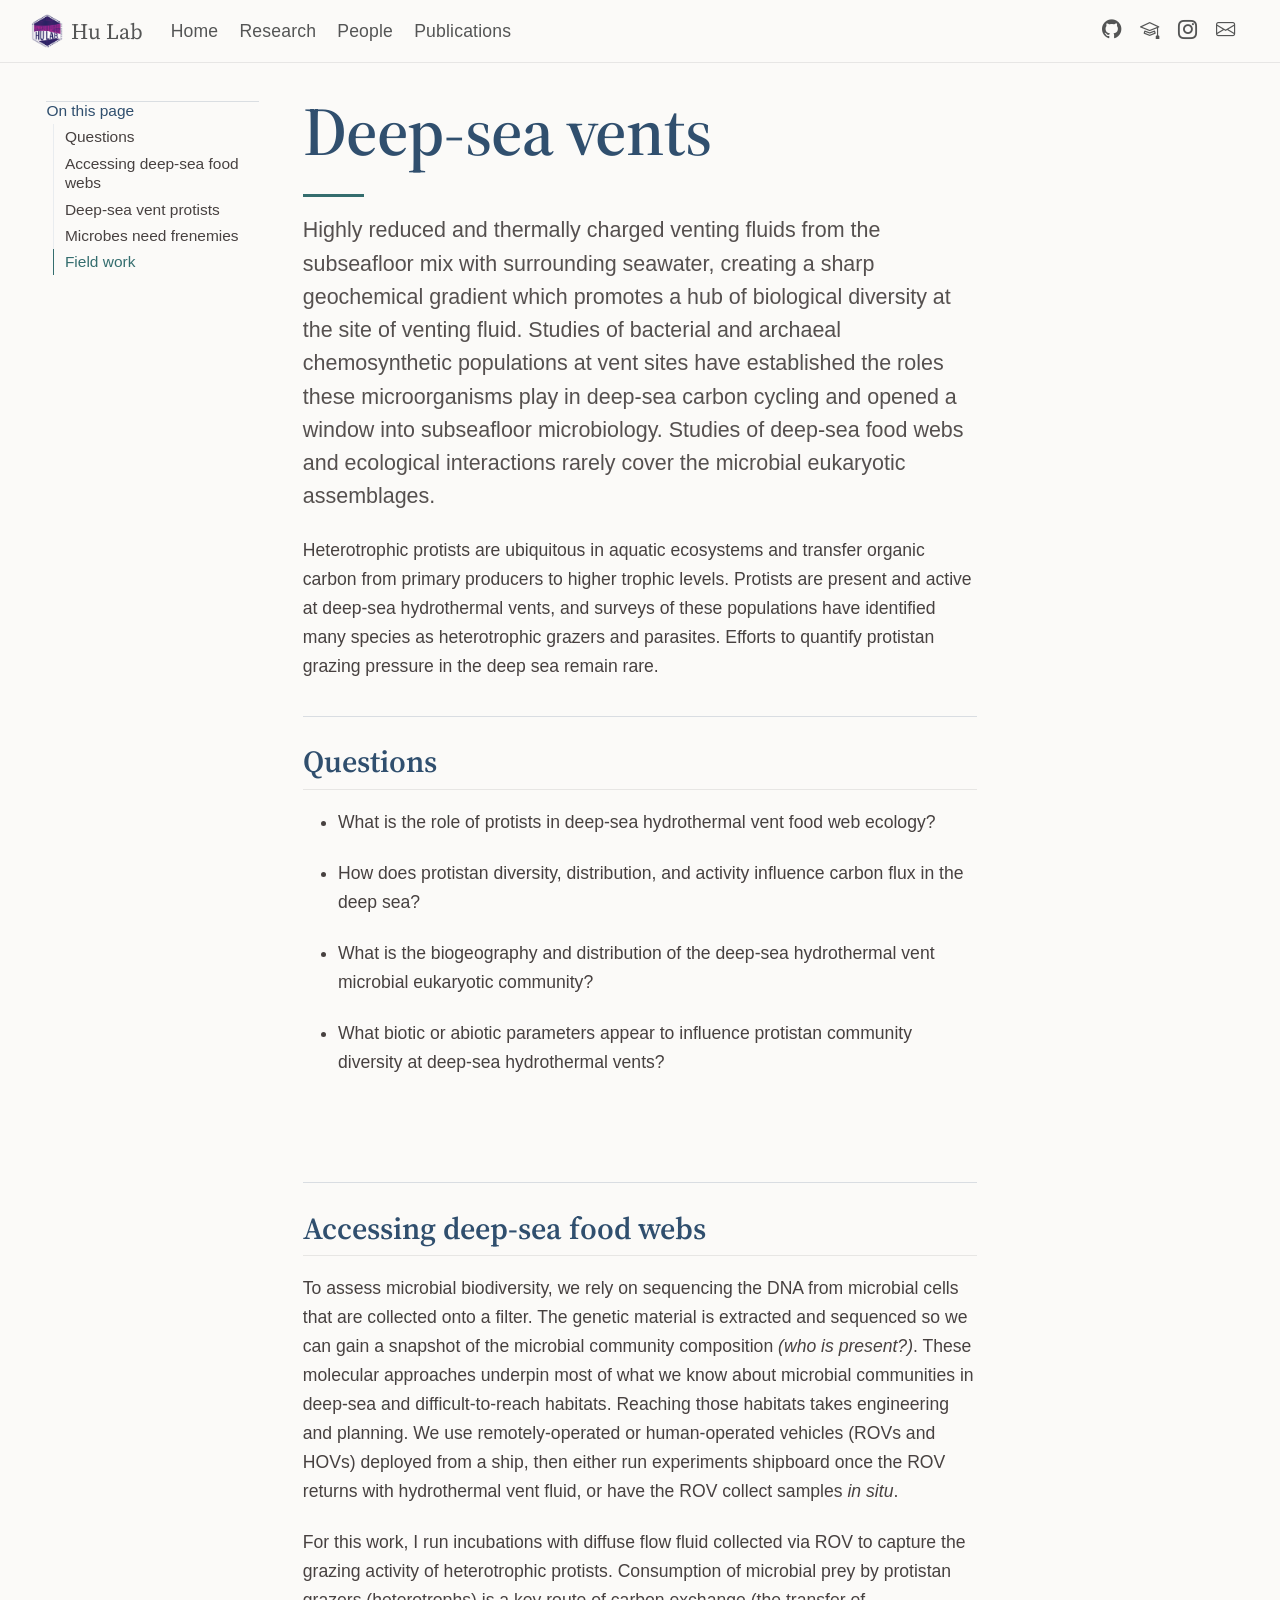
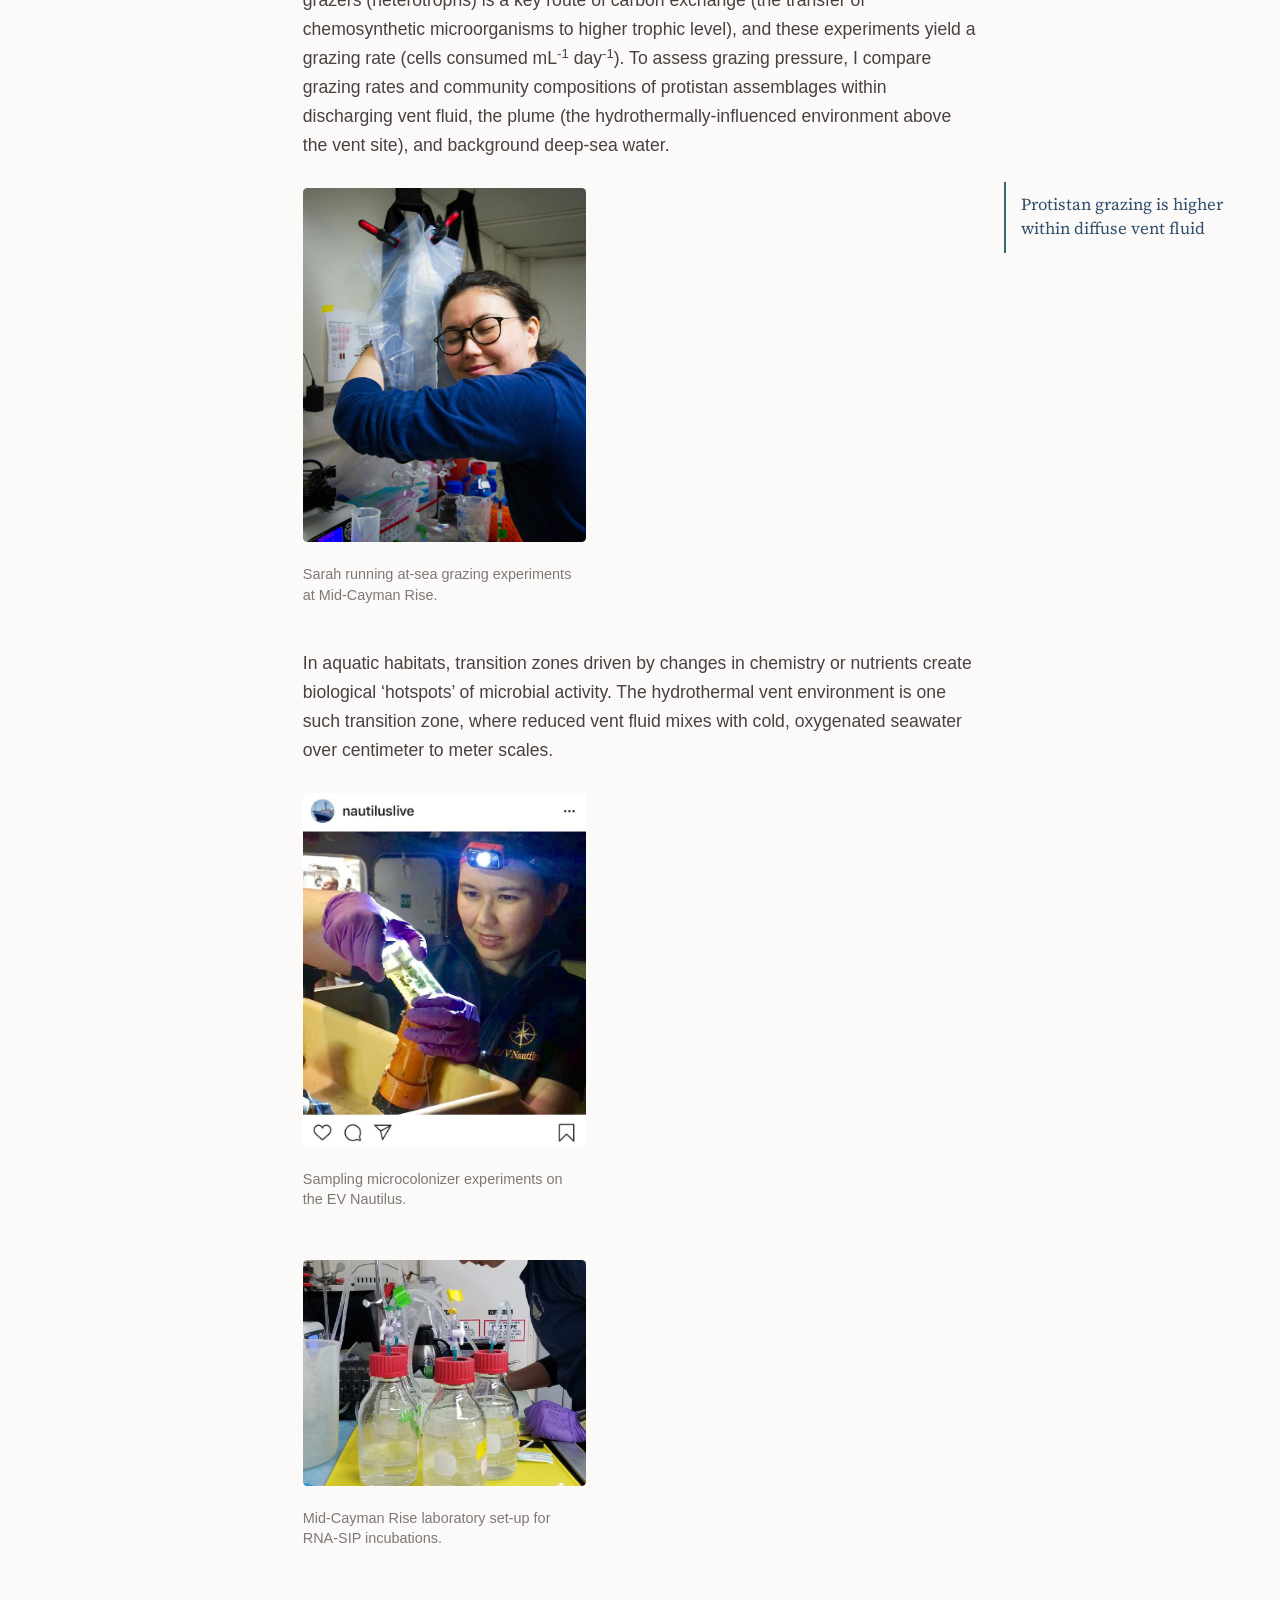
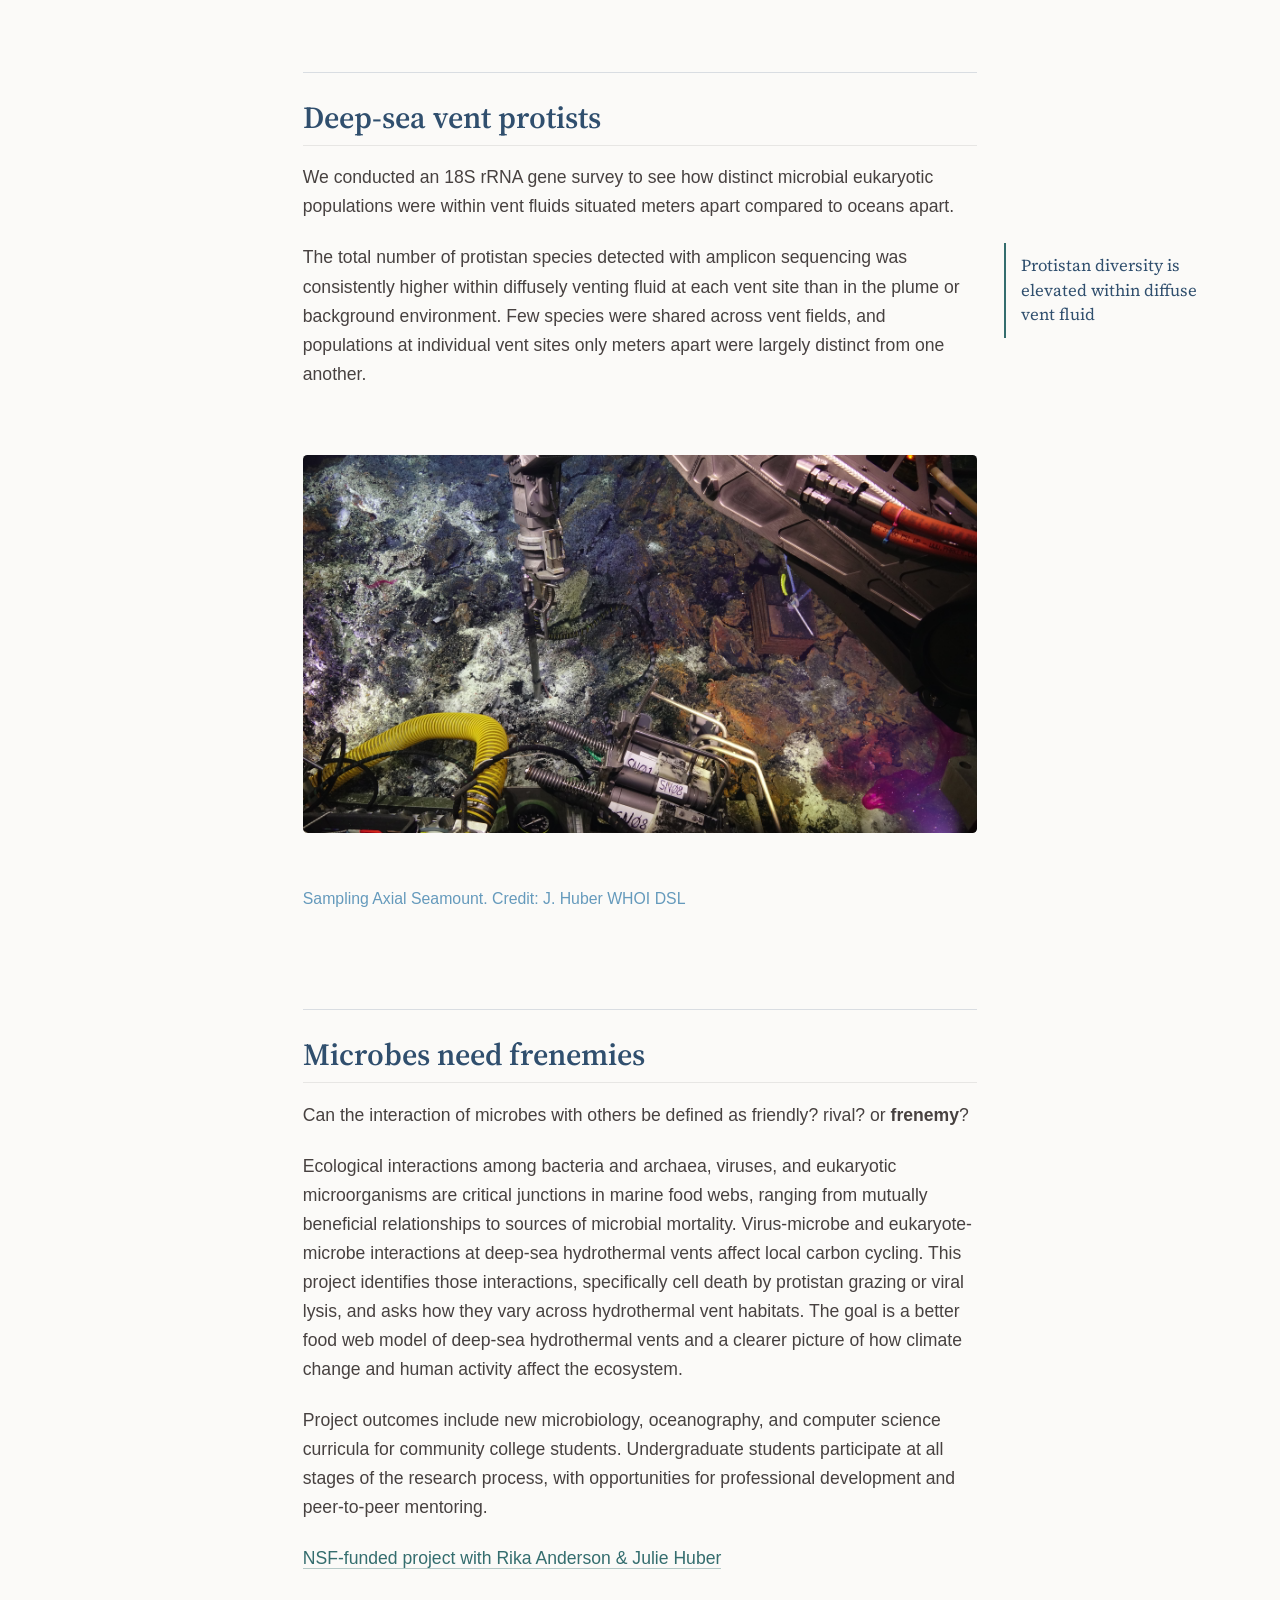
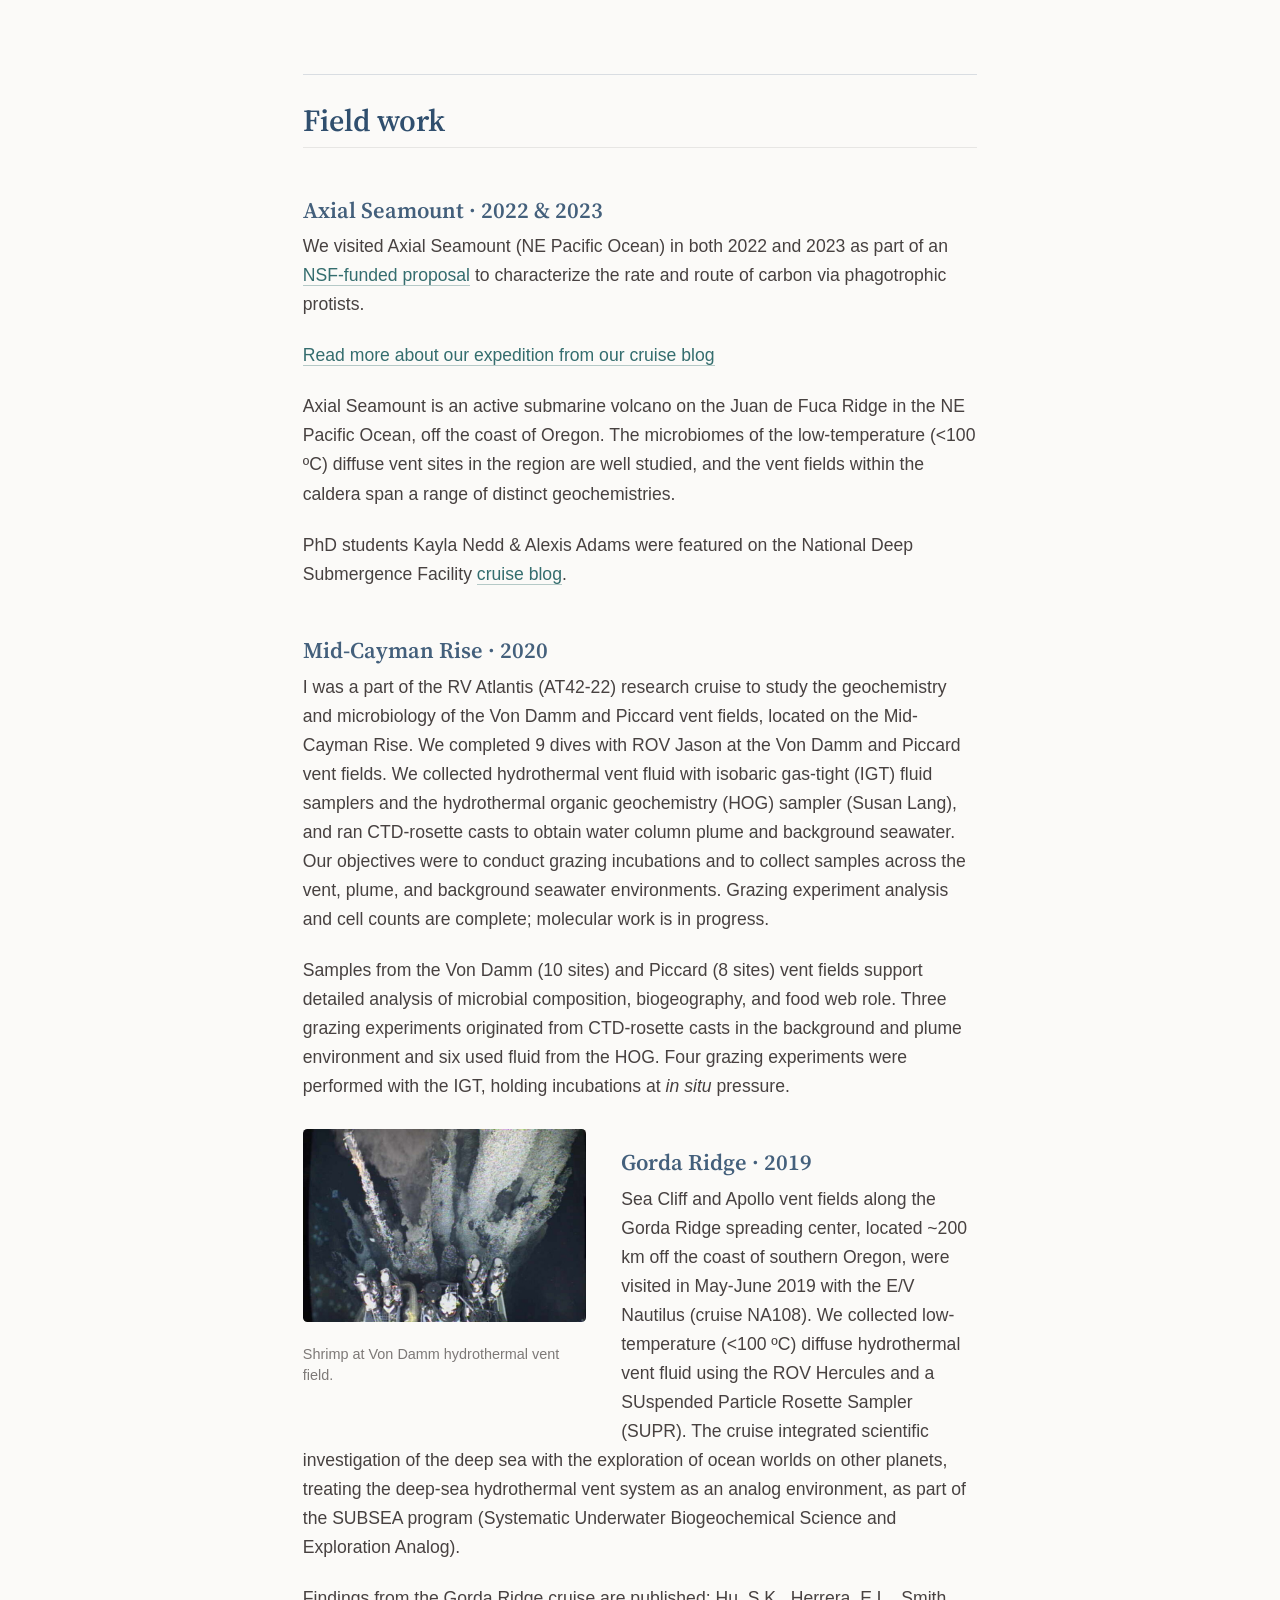
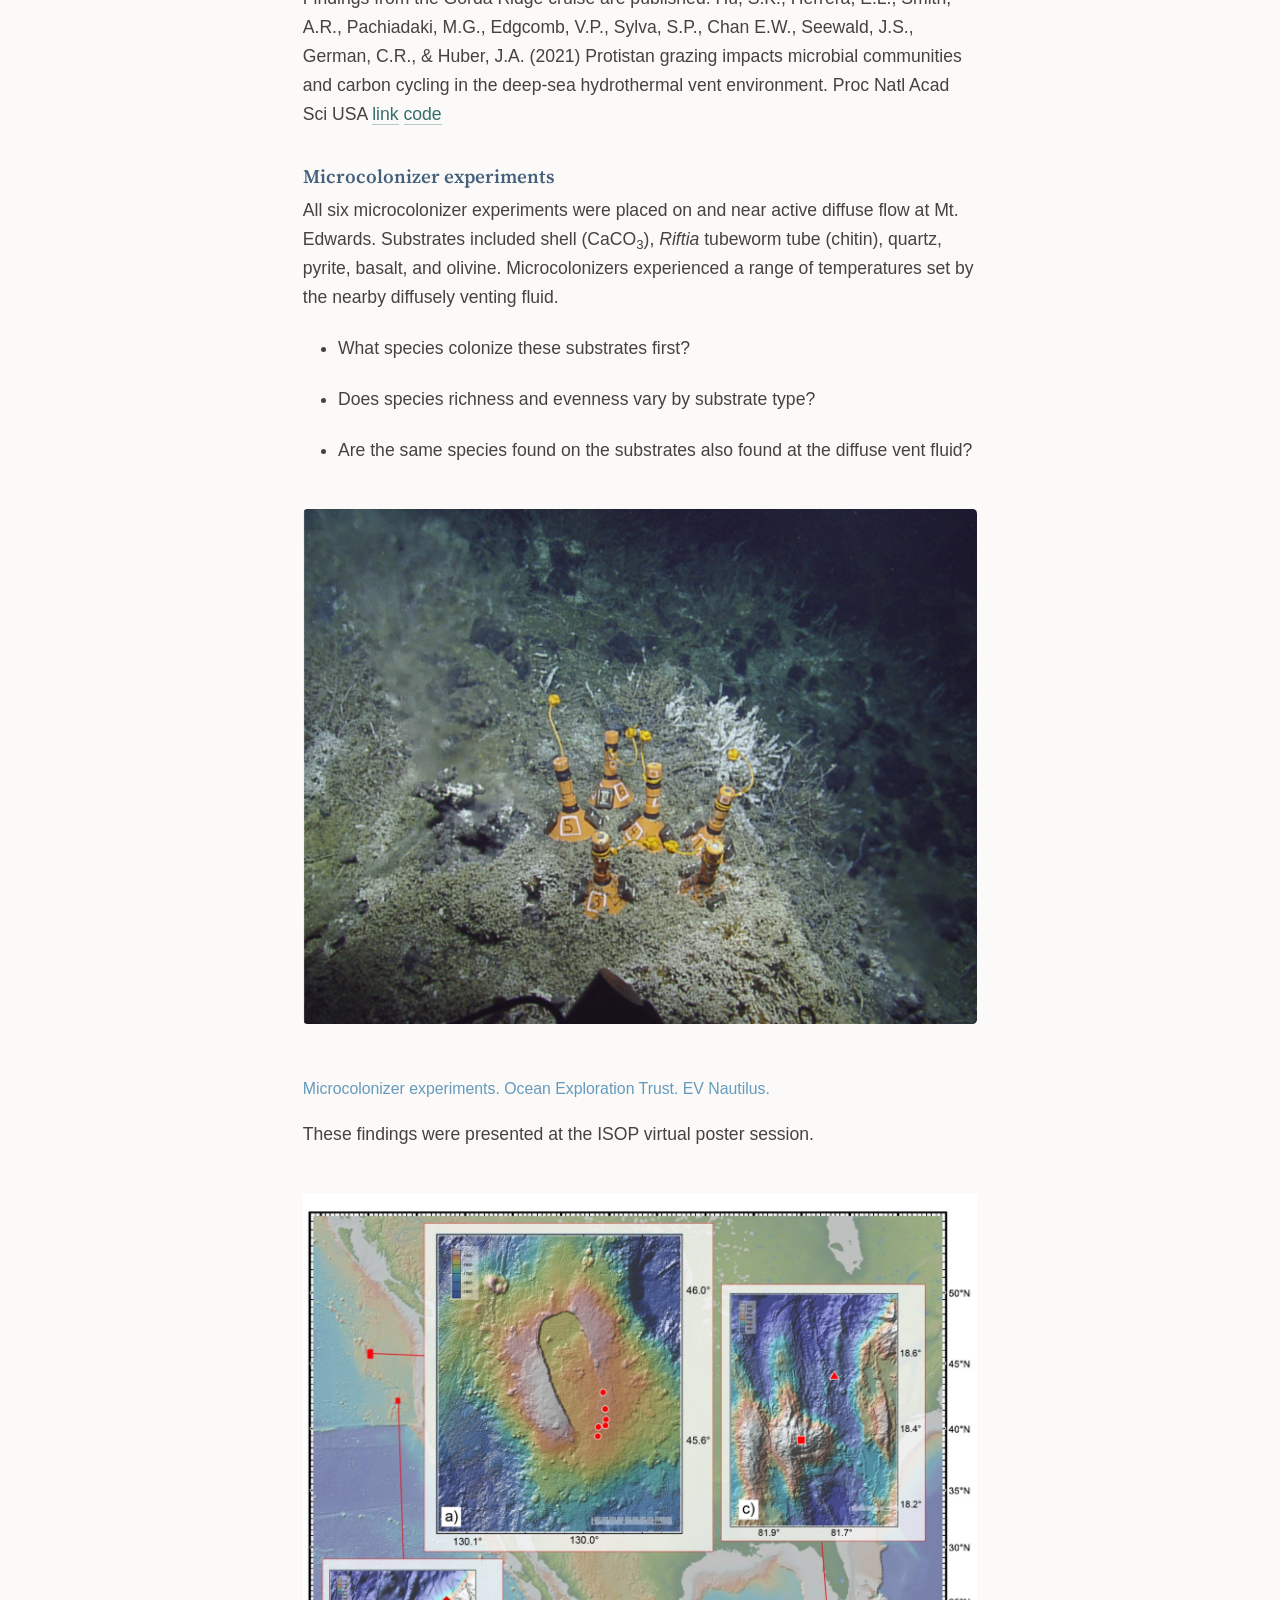
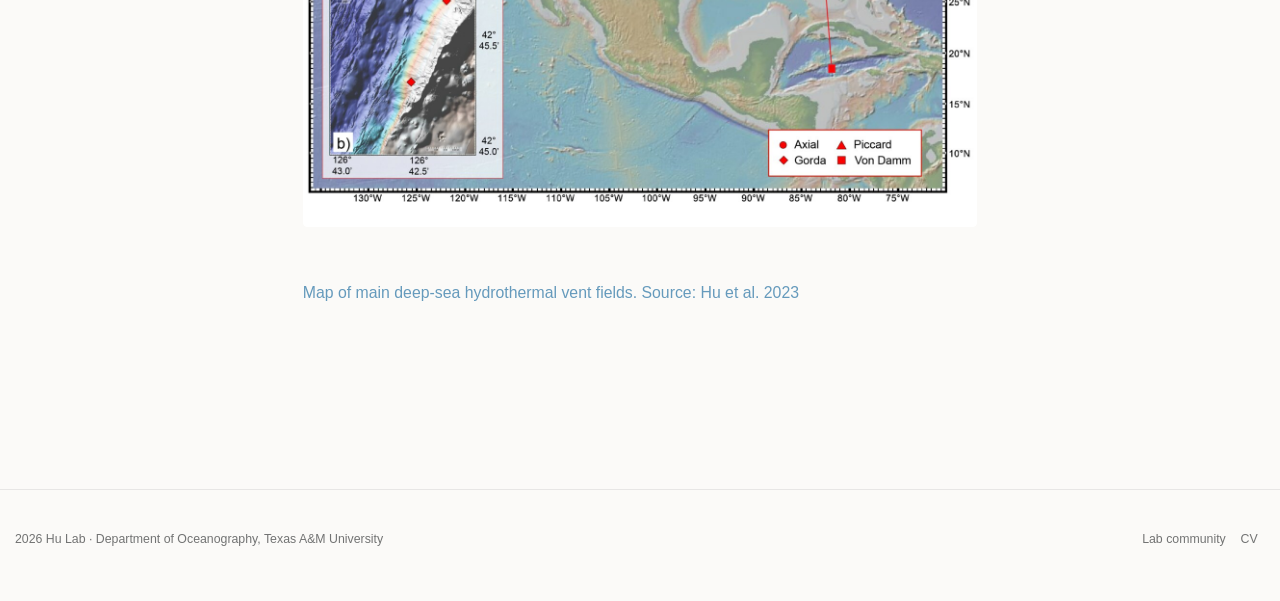
==== commit 849b453b: "images for deep sea page" ====
--- a/docs/deepsea-vents.html
+++ b/docs/deepsea-vents.html
@@ -42,9 +42,9 @@
 <link href="site_libs/quarto-html/quarto-syntax-highlighting-2472106bbce68d82fbf3aa10fe7bffef.css" rel="stylesheet" class="quarto-color-scheme-extra" id="quarto-text-highlighting-styles">
 <script src="site_libs/bootstrap/bootstrap.min.js"></script>
 <link href="site_libs/bootstrap/bootstrap-icons.css" rel="stylesheet">
-<link href="site_libs/bootstrap/bootstrap-805d200f521e5371c1c9c5e7819932b5.min.css" rel="stylesheet" append-hash="true" class="quarto-color-scheme" id="quarto-bootstrap" data-mode="light">
-<link href="site_libs/bootstrap/bootstrap-dark-a4cb81c7a0dc760d511b2d08a62a94d5.min.css" rel="stylesheet" append-hash="true" class="quarto-color-scheme quarto-color-alternate" id="quarto-bootstrap" data-mode="light">
-<link href="site_libs/bootstrap/bootstrap-805d200f521e5371c1c9c5e7819932b5.min.css" rel="stylesheet" append-hash="true" class="quarto-color-scheme-extra" id="quarto-bootstrap" data-mode="light">
+<link href="site_libs/bootstrap/bootstrap-0cf032fab00147370dce20ebc443fd21.min.css" rel="stylesheet" append-hash="true" class="quarto-color-scheme" id="quarto-bootstrap" data-mode="light">
+<link href="site_libs/bootstrap/bootstrap-dark-82eb27e011f60398fe01037a6fc0cd57.min.css" rel="stylesheet" append-hash="true" class="quarto-color-scheme quarto-color-alternate" id="quarto-bootstrap" data-mode="light">
+<link href="site_libs/bootstrap/bootstrap-0cf032fab00147370dce20ebc443fd21.min.css" rel="stylesheet" append-hash="true" class="quarto-color-scheme-extra" id="quarto-bootstrap" data-mode="light">
 <script id="quarto-search-options" type="application/json">{
   "location": "navbar",
   "copy-button": false,
@@ -199,15 +199,36 @@
 <h2 class="anchored" data-anchor-id="accessing-deep-sea-food-webs">Accessing deep-sea food webs</h2>
 <p>To assess microbial biodiversity, we rely on sequencing the DNA from microbial cells that are collected onto a filter. The genetic material is extracted and sequenced so we can gain a snapshot of the microbial community composition <em>(who is present?)</em>. These molecular approaches underpin most of what we know about microbial communities in deep-sea and difficult-to-reach habitats. Reaching those habitats takes engineering and planning. We use remotely-operated or human-operated vehicles (ROVs and HOVs) deployed from a ship, then either run experiments shipboard once the ROV returns with hydrothermal vent fluid, or have the ROV collect samples <em>in situ</em>.</p>
 <p>For this work, I run incubations with diffuse flow fluid collected via ROV to capture the grazing activity of heterotrophic protists. Consumption of microbial prey by protistan grazers (heterotrophs) is a key route of carbon exchange (the transfer of chemosynthetic microorganisms to higher trophic level), and these experiments yield a grazing rate (cells consumed mL<sup>-1</sup> day<sup>-1</sup>). To assess grazing pressure, I compare grazing rates and community compositions of protistan assemblages within discharging vent fluid, the plume (the hydrothermally-influenced environment above the vent site), and background deep-sea water.</p>
-<p><img src="./Users/skhu/Desktop/Projects/sarah-hu/images/IMG_3581.jpg" class="figure-wide img-fluid"></p>
-<p><img src="./Users/skhu/Desktop/Projects/sarah-hu/images/IMG_4779.jpg" class="figure-wide img-fluid"></p>
-<p><img src="./Users/skhu/Desktop/Projects/sarah-hu/images/20200120_141850.jpg" class="figure-wide img-fluid"></p>
+<div class="figure-side">
+<div class="quarto-figure quarto-figure-center">
+<figure class="figure">
+<p><img src="images/hu-lab-field/IMG_3581-web.jpg" class="img-fluid figure-img"></p>
+<figcaption>Sarah running at-sea grazing experiments at Mid-Cayman Rise.</figcaption>
+</figure>
+</div>
+</div>
 
 <div class="no-row-height column-margin column-container"><div class="">
 <blockquote class="blockquote">
 <p>Protistan grazing is higher within diffuse vent fluid</p>
 </blockquote>
 </div></div><p>In aquatic habitats, transition zones driven by changes in chemistry or nutrients create biological ‘hotspots’ of microbial activity. The hydrothermal vent environment is one such transition zone, where reduced vent fluid mixes with cold, oxygenated seawater over centimeter to meter scales.</p>
+<div class="figure-side">
+<div class="quarto-figure quarto-figure-center">
+<figure class="figure">
+<p><img src="images/hu-lab-field/IMG_4779-web.jpg" class="img-fluid figure-img"></p>
+<figcaption>Sampling microcolonizer experiments on the EV Nautilus.</figcaption>
+</figure>
+</div>
+</div>
+<div class="figure-side">
+<div class="quarto-figure quarto-figure-center">
+<figure class="figure">
+<p><img src="images/hu-lab-field/20200120_141850-web.jpg" class="img-fluid figure-img"></p>
+<figcaption>Mid-Cayman Rise laboratory set-up for RNA-SIP incubations.</figcaption>
+</figure>
+</div>
+</div>
 </section>
 <section id="deep-sea-vent-protists" class="level2 page-columns page-full">
 <h2 class="anchored" data-anchor-id="deep-sea-vent-protists">Deep-sea vent protists</h2>
@@ -220,7 +241,7 @@
 </blockquote>
 </div></div><div class="quarto-figure quarto-figure-center">
 <figure class="figure">
-<p><img src="./Users/skhu/Desktop/Projects/sarah-hu/images/sulis_20230722202257.jpg" class="figure-wide img-fluid figure-img"></p>
+<p><img src="images/sulis_20230722202257.jpg" class="figure-wide img-fluid figure-img"></p>
 <figcaption>Sampling Axial Seamount. Credit: J. Huber WHOI DSL</figcaption>
 </figure>
 </div>
@@ -245,11 +266,13 @@
 <h3 class="anchored" data-anchor-id="mid-cayman-rise-2020">Mid-Cayman Rise · 2020</h3>
 <p>I was a part of the RV Atlantis (AT42-22) research cruise to study the geochemistry and microbiology of the Von Damm and Piccard vent fields, located on the Mid-Cayman Rise. We completed 9 dives with ROV Jason at the Von Damm and Piccard vent fields. We collected hydrothermal vent fluid with isobaric gas-tight (IGT) fluid samplers and the hydrothermal organic geochemistry (HOG) sampler (Susan Lang), and ran CTD-rosette casts to obtain water column plume and background seawater. Our objectives were to conduct grazing incubations and to collect samples across the vent, plume, and background seawater environments. Grazing experiment analysis and cell counts are complete; molecular work is in progress.</p>
 <p>Samples from the Von Damm (10 sites) and Piccard (8 sites) vent fields support detailed analysis of microbial composition, biogeography, and food web role. Three grazing experiments originated from CTD-rosette casts in the background and plume environment and six used fluid from the HOG. Four grazing experiments were performed with the IGT, holding incubations at <em>in situ</em> pressure.</p>
+<div class="figure-side">
 <div class="quarto-figure quarto-figure-center">
 <figure class="figure">
-<p><img src="./Users/skhu/Desktop/Projects/sarah-hu/images/vondamm-j21235.png" class="figure-wide img-fluid figure-img"></p>
-<figcaption>Shrimp at Von Damm hydrothermal vent field. Credit: J. Seewald WHOI DSL</figcaption>
+<p><img src="images/hu-lab-field/vondamm-shrimp-web.jpg" class="img-fluid figure-img"></p>
+<figcaption>Shrimp at Von Damm hydrothermal vent field.</figcaption>
 </figure>
+</div>
 </div>
 </section>
 <section id="gorda-ridge-2019" class="level3">
@@ -266,15 +289,15 @@
 </ul>
 <div class="quarto-figure quarto-figure-center">
 <figure class="figure">
-<p><img src="./Users/skhu/Desktop/Projects/sarah-hu/images/hu-lab-field/mtedwards-cones.png" class="figure-wide img-fluid figure-img"></p>
+<p><img src="images/hu-lab-field/mtedwards-cones.png" class="figure-wide img-fluid figure-img"></p>
 <figcaption>Microcolonizer experiments. Ocean Exploration Trust. EV Nautilus.</figcaption>
 </figure>
 </div>
 <p>These findings were presented at the ISOP virtual poster session.</p>
 <div class="quarto-figure quarto-figure-center">
 <figure class="figure">
-<p><img src="./Users/skhu/Desktop/Projects/sarah-hu/images/fig1_Map_Revised.png" class="figure-wide img-fluid figure-img"></p>
-<figcaption>Figure 1 map.</figcaption>
+<p><img src="images/banners/fig1-map-web.jpg" class="figure-wide img-fluid figure-img"></p>
+<figcaption>Map of main deep-sea hydrothermal vent fields. Source: Hu et al.&nbsp;2023</figcaption>
 </figure>
 </div>
 
